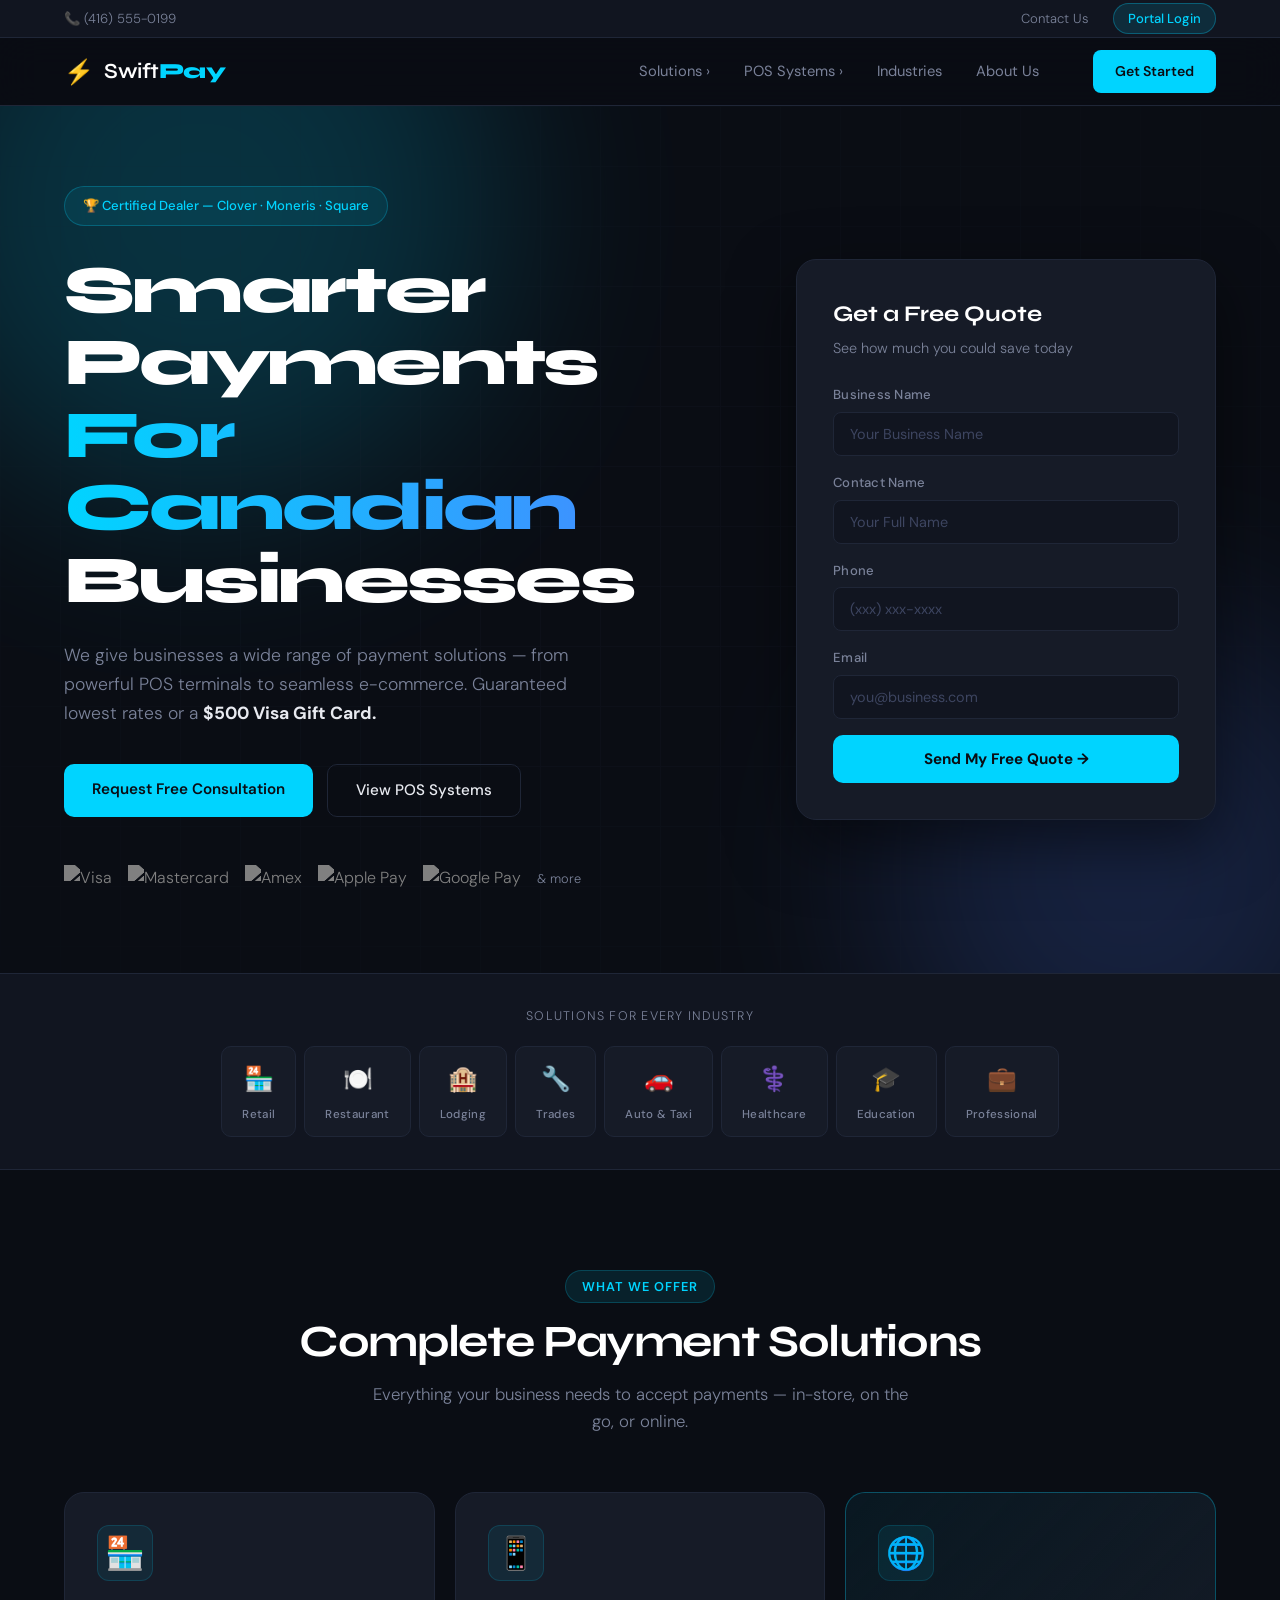
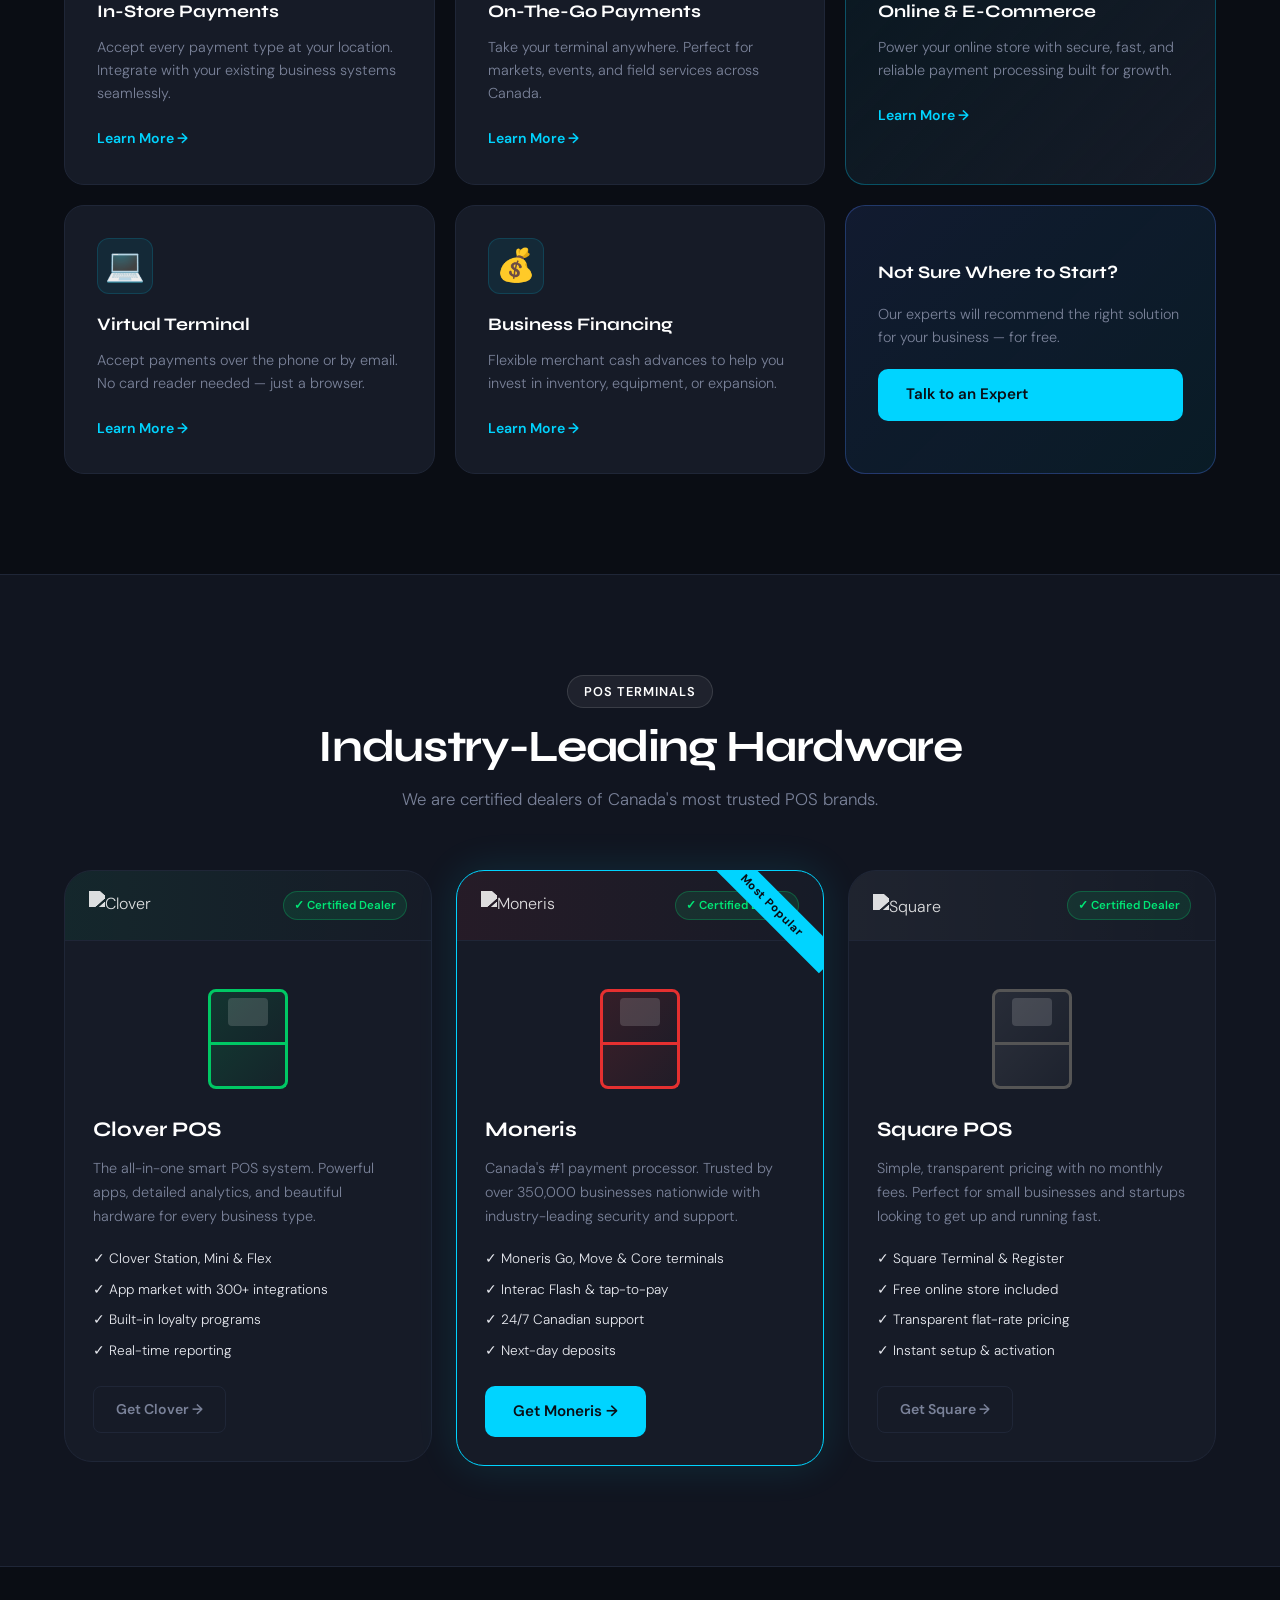
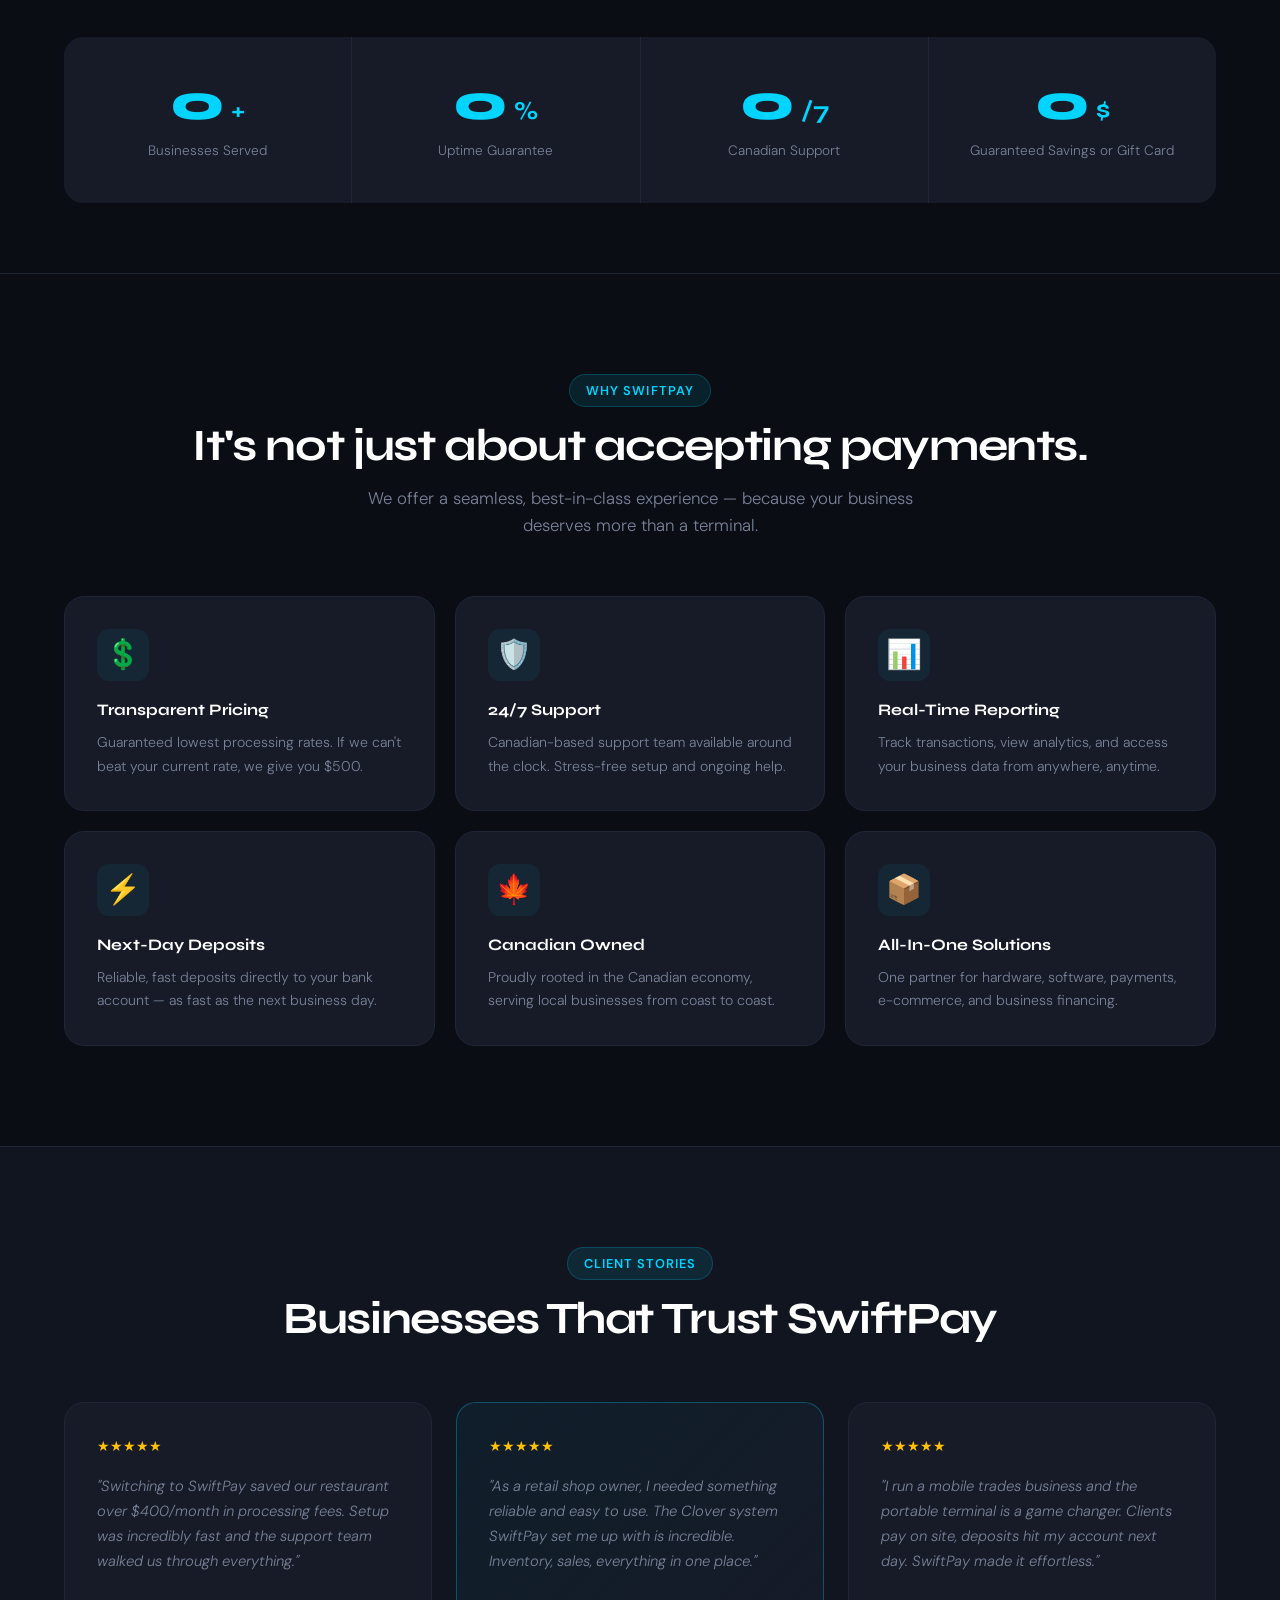
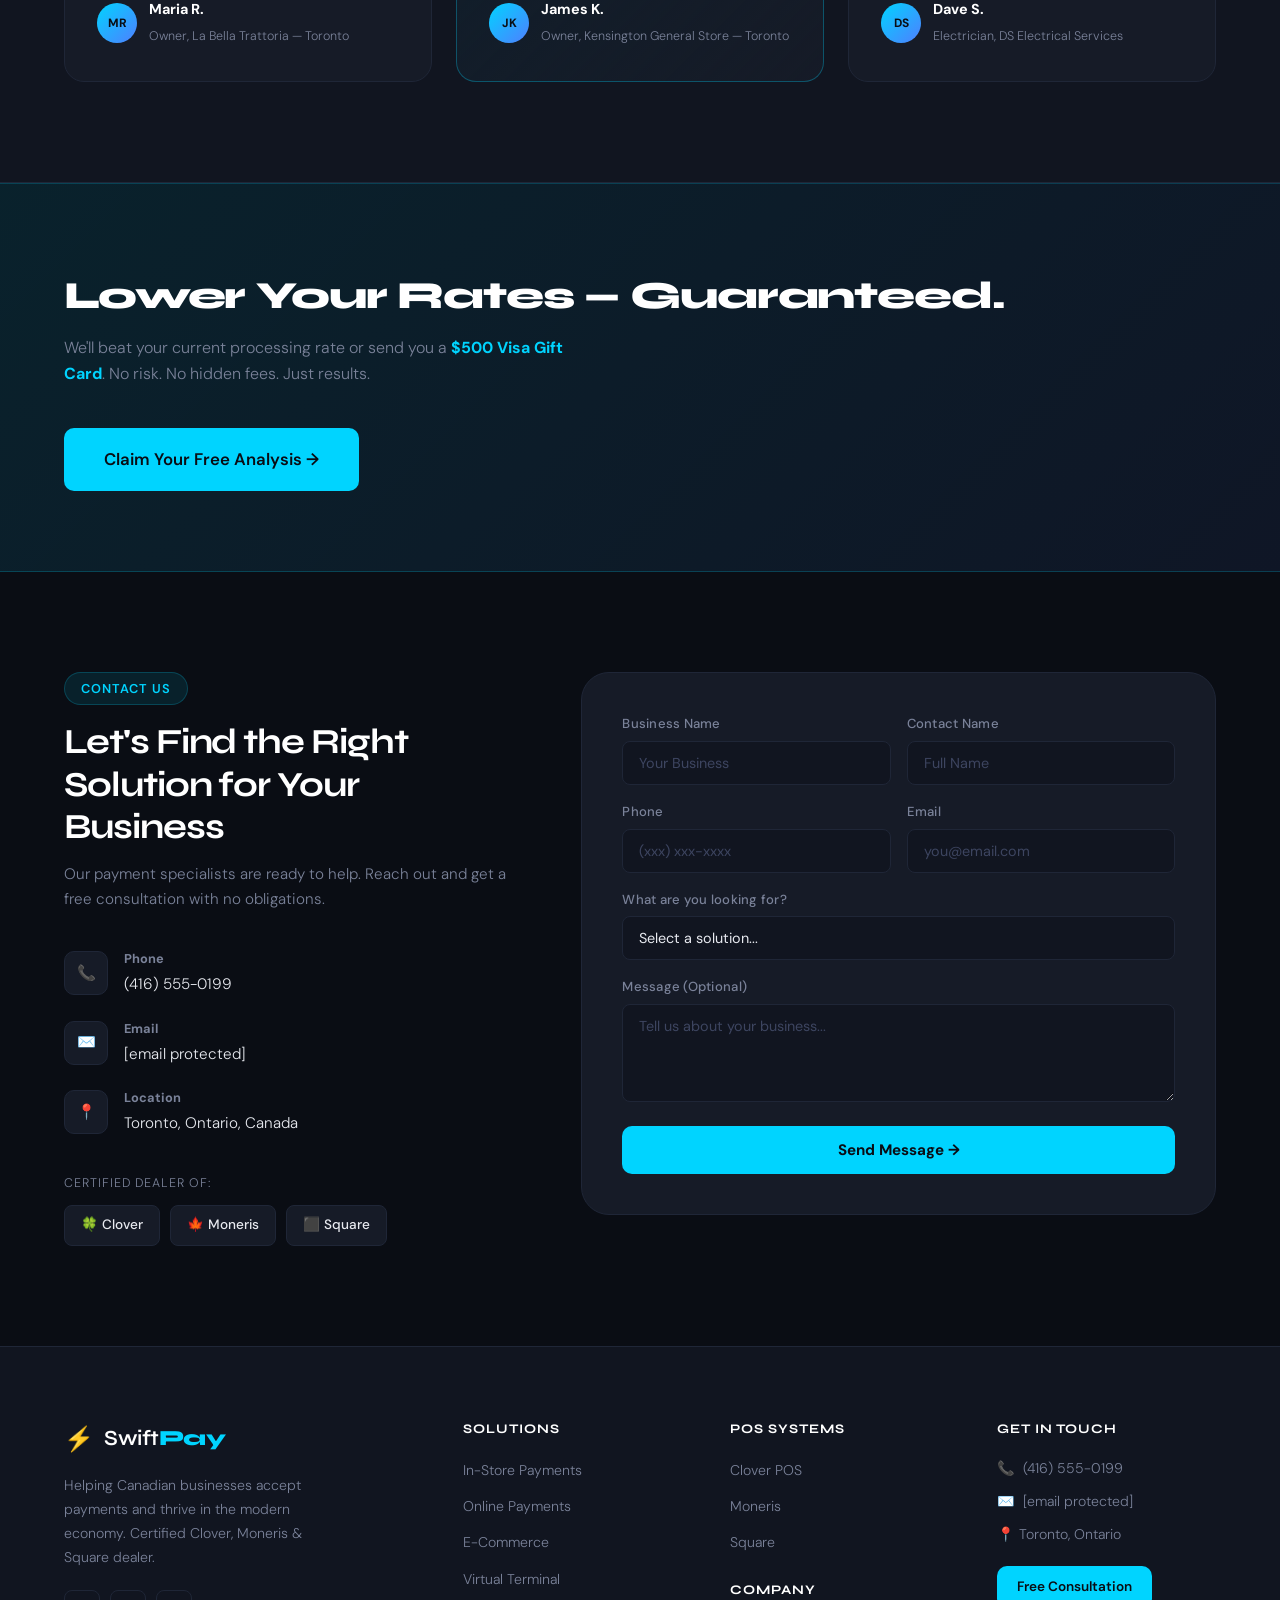
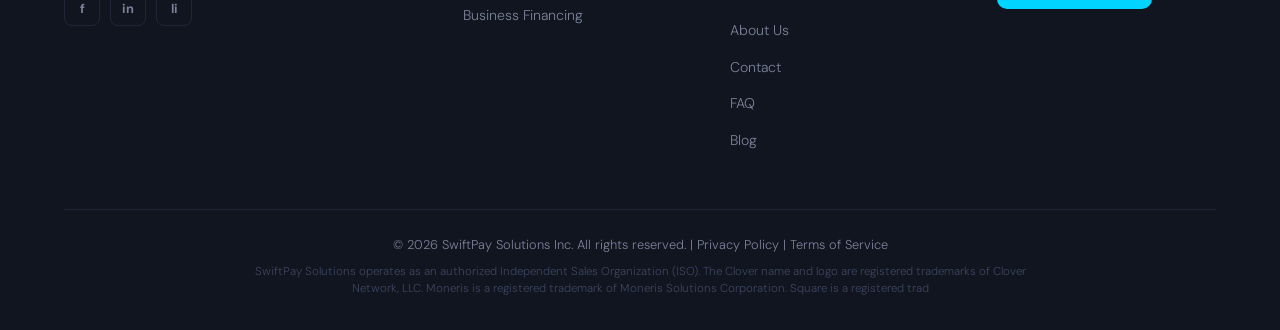
==== index.html @ a23ec3ba "Add files via upload" ====
<!DOCTYPE html>
<html lang="en">
<head>
  <meta charset="UTF-8" />
  <meta name="viewport" content="width=device-width, initial-scale=1.0" />
  <title>SwiftPay Solutions | Certified Clover · Moneris · Square Dealer</title>
  <link rel="preconnect" href="https://fonts.googleapis.com" />
  <link rel="preconnect" href="https://fonts.gstatic.com" crossorigin />
  <link href="https://fonts.googleapis.com/css2?family=Syne:wght@400;600;700;800&family=DM+Sans:ital,opsz,wght@0,9..40,300;0,9..40,400;0,9..40,500;1,9..40,300&display=swap" rel="stylesheet" />
  <link rel="stylesheet" href="style.css" />
</head>
<body>

  <!-- TOP BAR -->
  <div class="topbar">
    <div class="topbar-inner">
      <a href="tel:+14165550199">📞 (416) 555-0199</a>
      <div class="topbar-right">
        <a href="#contact">Contact Us</a>
        <a href="#login" class="topbar-login">Portal Login</a>
      </div>
    </div>
  </div>

  <!-- NAVBAR -->
  <nav class="navbar" id="navbar">
    <div class="nav-inner">
      <a href="#" class="logo">
        <span class="logo-icon">⚡</span>
        <span class="logo-text">Swift<strong>Pay</strong></span>
      </a>

      <button class="hamburger" id="hamburger" aria-label="Toggle menu">
        <span></span><span></span><span></span>
      </button>

      <ul class="nav-links" id="navLinks">
        <li class="has-dropdown">
          <a href="#">Solutions <span class="chevron">›</span></a>
          <div class="dropdown">
            <a href="#solutions"><span class="dd-icon">🏪</span> In-Store Payments</a>
            <a href="#solutions"><span class="dd-icon">🌐</span> Online Payments</a>
            <a href="#solutions"><span class="dd-icon">🛒</span> E-Commerce</a>
            <a href="#solutions"><span class="dd-icon">💻</span> Virtual Terminal</a>
            <a href="#solutions"><span class="dd-icon">💰</span> Business Financing</a>
          </div>
        </li>
        <li class="has-dropdown">
          <a href="#">POS Systems <span class="chevron">›</span></a>
          <div class="dropdown">
            <a href="clover.html"><span class="dd-icon">🍀</span> Clover POS</a>
            <a href="#pos"><span class="dd-icon">🍁</span> Moneris</a>
            <a href="#pos"><span class="dd-icon">⬛</span> Square</a>
          </div>
        </li>
        <li><a href="#industries">Industries</a></li>
        <li><a href="#about">About Us</a></li>
      </ul>

      <a href="#contact" class="nav-cta">Get Started</a>
    </div>
  </nav>

  <!-- MOBILE MENU -->
  <div class="mobile-menu" id="mobileMenu">
    <button class="mobile-close" id="mobileClose">✕</button>
    <ul>
      <li><a href="#solutions" onclick="closeMobile()">Solutions</a></li>
      <li><a href="#pos" onclick="closeMobile()">POS Systems</a></li>
      <li><a href="#industries" onclick="closeMobile()">Industries</a></li>
      <li><a href="#about" onclick="closeMobile()">About Us</a></li>
      <li><a href="#contact" class="mobile-cta" onclick="closeMobile()">Get Started</a></li>
    </ul>
  </div>
  <div class="mobile-overlay" id="mobileOverlay" onclick="closeMobile()"></div>

  <!-- HERO -->
  <section class="hero" id="home">
    <div class="hero-bg">
      <div class="hero-orb orb1"></div>
      <div class="hero-orb orb2"></div>
      <div class="hero-grid"></div>
    </div>
    <div class="hero-inner">
      <div class="hero-text">
        <div class="hero-badge">🏆 Certified Dealer — Clover · Moneris · Square</div>
        <h1 class="hero-headline">
          <span class="headline-line">Smarter Payments</span>
          <span class="headline-line accent">For Canadian</span>
          <span class="headline-line">Businesses</span>
        </h1>
        <p class="hero-sub">We give businesses a wide range of payment solutions — from powerful POS terminals to seamless e-commerce. Guaranteed lowest rates or a <strong>$500 Visa Gift Card.</strong></p>
        <div class="hero-actions">
          <a href="#contact" class="btn-primary">Request Free Consultation</a>
          <a href="#pos" class="btn-ghost">View POS Systems</a>
        </div>
        <div class="payment-logos">
          <img src="https://upload.wikimedia.org/wikipedia/commons/5/5e/Visa_Inc._logo.svg" alt="Visa" />
          <img src="https://upload.wikimedia.org/wikipedia/commons/2/2a/Mastercard-logo.svg" alt="Mastercard" />
          <img src="https://upload.wikimedia.org/wikipedia/commons/3/30/American_Express_logo.svg" alt="Amex" />
          <img src="https://upload.wikimedia.org/wikipedia/commons/b/b0/Apple_Pay_logo.svg" alt="Apple Pay" />
          <img src="https://upload.wikimedia.org/wikipedia/commons/f/f2/Google_Pay_Logo.svg" alt="Google Pay" />
          <span class="pay-label">& more</span>
        </div>
      </div>
      <div class="hero-form-wrap">
        <div class="hero-form-card">
          <h3>Get a Free Quote</h3>
          <p>See how much you could save today</p>
          <form class="hero-form" onsubmit="submitForm(event)">
            <div class="form-group">
              <label>Business Name</label>
              <input type="text" placeholder="Your Business Name" required />
            </div>
            <div class="form-group">
              <label>Contact Name</label>
              <input type="text" placeholder="Your Full Name" required />
            </div>
            <div class="form-group">
              <label>Phone</label>
              <input type="tel" placeholder="(xxx) xxx-xxxx" required />
            </div>
            <div class="form-group">
              <label>Email</label>
              <input type="email" placeholder="you@business.com" required />
            </div>
            <button type="submit" class="form-btn">
              <span class="btn-text">Send My Free Quote →</span>
              <span class="btn-loader" style="display:none">Sending…</span>
            </button>
          </form>
          <div class="form-success" id="formSuccess" style="display:none">
            <div class="success-icon">✓</div>
            <h4>Thanks! We'll be in touch shortly.</h4>
          </div>
        </div>
      </div>
    </div>
  </section>

  <!-- INDUSTRIES STRIP -->
  <section class="industries-strip" id="industries">
    <div class="container">
      <p class="strip-label">Solutions for every industry</p>
      <div class="industry-icons">
        <div class="ind-item"><span>🏪</span><small>Retail</small></div>
        <div class="ind-item"><span>🍽️</span><small>Restaurant</small></div>
        <div class="ind-item"><span>🏨</span><small>Lodging</small></div>
        <div class="ind-item"><span>🔧</span><small>Trades</small></div>
        <div class="ind-item"><span>🚗</span><small>Auto & Taxi</small></div>
        <div class="ind-item"><span>⚕️</span><small>Healthcare</small></div>
        <div class="ind-item"><span>🎓</span><small>Education</small></div>
        <div class="ind-item"><span>💼</span><small>Professional</small></div>
      </div>
    </div>
  </section>

  <!-- SOLUTIONS -->
  <section class="solutions" id="solutions">
    <div class="container">
      <div class="section-header">
        <span class="tag">What We Offer</span>
        <h2>Complete Payment Solutions</h2>
        <p>Everything your business needs to accept payments — in-store, on the go, or online.</p>
      </div>
      <div class="sol-grid">
        <div class="sol-card">
          <div class="sol-icon">🏪</div>
          <h3>In-Store Payments</h3>
          <p>Accept every payment type at your location. Integrate with your existing business systems seamlessly.</p>
          <a href="#contact" class="sol-link">Learn More →</a>
        </div>
        <div class="sol-card">
          <div class="sol-icon">📱</div>
          <h3>On-The-Go Payments</h3>
          <p>Take your terminal anywhere. Perfect for markets, events, and field services across Canada.</p>
          <a href="#contact" class="sol-link">Learn More →</a>
        </div>
        <div class="sol-card sol-card--featured">
          <div class="sol-icon">🌐</div>
          <h3>Online & E-Commerce</h3>
          <p>Power your online store with secure, fast, and reliable payment processing built for growth.</p>
          <a href="#contact" class="sol-link">Learn More →</a>
        </div>
        <div class="sol-card">
          <div class="sol-icon">💻</div>
          <h3>Virtual Terminal</h3>
          <p>Accept payments over the phone or by email. No card reader needed — just a browser.</p>
          <a href="#contact" class="sol-link">Learn More →</a>
        </div>
        <div class="sol-card">
          <div class="sol-icon">💰</div>
          <h3>Business Financing</h3>
          <p>Flexible merchant cash advances to help you invest in inventory, equipment, or expansion.</p>
          <a href="#contact" class="sol-link">Learn More →</a>
        </div>
        <div class="sol-card sol-card--cta">
          <h3>Not Sure Where to Start?</h3>
          <p>Our experts will recommend the right solution for your business — for free.</p>
          <a href="#contact" class="btn-primary">Talk to an Expert</a>
        </div>
      </div>
    </div>
  </section>

  <!-- POS TERMINALS -->
  <section class="pos-section" id="pos">
    <div class="container">
      <div class="section-header light">
        <span class="tag tag--dark">POS Terminals</span>
        <h2>Industry-Leading Hardware</h2>
        <p>We are certified dealers of Canada's most trusted POS brands.</p>
      </div>
      <div class="pos-grid">

        <div class="pos-card">
          <div class="pos-brand-bar clover-bar">
            <img src="https://upload.wikimedia.org/wikipedia/commons/thumb/9/97/Clover_network_logo.svg/640px-Clover_network_logo.svg.png" alt="Clover" class="pos-logo" />
            <span class="certified-badge">✓ Certified Dealer</span>
          </div>
          <div class="pos-body">
            <div class="pos-terminal-img clover-img">
              <div class="terminal-mockup green">
                <div class="tm-screen"></div>
                <div class="tm-base"></div>
              </div>
            </div>
            <h3>Clover POS</h3>
            <p>The all-in-one smart POS system. Powerful apps, detailed analytics, and beautiful hardware for every business type.</p>
            <ul class="pos-features">
              <li>✓ Clover Station, Mini & Flex</li>
              <li>✓ App market with 300+ integrations</li>
              <li>✓ Built-in loyalty programs</li>
              <li>✓ Real-time reporting</li>
            </ul>
            <a href="clover.html" class="btn-outline">Get Clover →</a>
          </div>
        </div>

        <div class="pos-card pos-card--featured">
          <div class="pos-brand-bar moneris-bar">
            <img src="https://upload.wikimedia.org/wikipedia/en/thumb/a/a3/Moneris_Solutions_logo.svg/640px-Moneris_Solutions_logo.svg.png" alt="Moneris" class="pos-logo" />
            <span class="certified-badge">✓ Certified Dealer</span>
          </div>
          <div class="pos-body">
            <div class="pos-terminal-img">
              <div class="terminal-mockup red">
                <div class="tm-screen"></div>
                <div class="tm-base"></div>
              </div>
            </div>
            <h3>Moneris</h3>
            <p>Canada's #1 payment processor. Trusted by over 350,000 businesses nationwide with industry-leading security and support.</p>
            <ul class="pos-features">
              <li>✓ Moneris Go, Move & Core terminals</li>
              <li>✓ Interac Flash & tap-to-pay</li>
              <li>✓ 24/7 Canadian support</li>
              <li>✓ Next-day deposits</li>
            </ul>
            <a href="#contact" class="btn-primary">Get Moneris →</a>
          </div>
          <div class="pos-ribbon">Most Popular</div>
        </div>

        <div class="pos-card">
          <div class="pos-brand-bar square-bar">
            <img src="https://upload.wikimedia.org/wikipedia/commons/thumb/3/30/Square%2C_Inc._-_Square_logo.svg/640px-Square%2C_Inc._-_Square_logo.svg.png" alt="Square" class="pos-logo square-logo" />
            <span class="certified-badge">✓ Certified Dealer</span>
          </div>
          <div class="pos-body">
            <div class="pos-terminal-img">
              <div class="terminal-mockup dark">
                <div class="tm-screen"></div>
                <div class="tm-base"></div>
              </div>
            </div>
            <h3>Square POS</h3>
            <p>Simple, transparent pricing with no monthly fees. Perfect for small businesses and startups looking to get up and running fast.</p>
            <ul class="pos-features">
              <li>✓ Square Terminal & Register</li>
              <li>✓ Free online store included</li>
              <li>✓ Transparent flat-rate pricing</li>
              <li>✓ Instant setup & activation</li>
            </ul>
            <a href="#contact" class="btn-outline">Get Square →</a>
          </div>
        </div>

      </div>
    </div>
  </section>

  <!-- STATS / TRUST -->
  <section class="stats-section">
    <div class="container">
      <div class="stats-grid">
        <div class="stat-item">
          <div class="stat-num" data-target="5000">0</div>
          <div class="stat-plus">+</div>
          <div class="stat-label">Businesses Served</div>
        </div>
        <div class="stat-item">
          <div class="stat-num" data-target="99">0</div>
          <div class="stat-plus">%</div>
          <div class="stat-label">Uptime Guarantee</div>
        </div>
        <div class="stat-item">
          <div class="stat-num" data-target="24">0</div>
          <div class="stat-plus">/7</div>
          <div class="stat-label">Canadian Support</div>
        </div>
        <div class="stat-item">
          <div class="stat-num" data-target="500">0</div>
          <div class="stat-plus">$</div>
          <div class="stat-label">Guaranteed Savings or Gift Card</div>
        </div>
      </div>
    </div>
  </section>

  <!-- WHY US -->
  <section class="why-section" id="about">
    <div class="container">
      <div class="section-header">
        <span class="tag">Why SwiftPay</span>
        <h2>It's not just about accepting payments.</h2>
        <p>We offer a seamless, best-in-class experience — because your business deserves more than a terminal.</p>
      </div>
      <div class="why-grid">
        <div class="why-card">
          <div class="why-icon">💲</div>
          <h4>Transparent Pricing</h4>
          <p>Guaranteed lowest processing rates. If we can't beat your current rate, we give you $500.</p>
        </div>
        <div class="why-card">
          <div class="why-icon">🛡️</div>
          <h4>24/7 Support</h4>
          <p>Canadian-based support team available around the clock. Stress-free setup and ongoing help.</p>
        </div>
        <div class="why-card">
          <div class="why-icon">📊</div>
          <h4>Real-Time Reporting</h4>
          <p>Track transactions, view analytics, and access your business data from anywhere, anytime.</p>
        </div>
        <div class="why-card">
          <div class="why-icon">⚡</div>
          <h4>Next-Day Deposits</h4>
          <p>Reliable, fast deposits directly to your bank account — as fast as the next business day.</p>
        </div>
        <div class="why-card">
          <div class="why-icon">🍁</div>
          <h4>Canadian Owned</h4>
          <p>Proudly rooted in the Canadian economy, serving local businesses from coast to coast.</p>
        </div>
        <div class="why-card">
          <div class="why-icon">📦</div>
          <h4>All-In-One Solutions</h4>
          <p>One partner for hardware, software, payments, e-commerce, and business financing.</p>
        </div>
      </div>
    </div>
  </section>

  <!-- TESTIMONIALS -->
  <section class="testimonials-section">
    <div class="container">
      <div class="section-header">
        <span class="tag">Client Stories</span>
        <h2>Businesses That Trust SwiftPay</h2>
      </div>
      <div class="testimonial-grid">
        <div class="testimonial-card">
          <div class="stars">★★★★★</div>
          <p>"Switching to SwiftPay saved our restaurant over $400/month in processing fees. Setup was incredibly fast and the support team walked us through everything."</p>
          <div class="testimonial-author">
            <div class="author-avatar">MR</div>
            <div>
              <strong>Maria R.</strong>
              <small>Owner, La Bella Trattoria — Toronto</small>
            </div>
          </div>
        </div>
        <div class="testimonial-card tc-featured">
          <div class="stars">★★★★★</div>
          <p>"As a retail shop owner, I needed something reliable and easy to use. The Clover system SwiftPay set me up with is incredible. Inventory, sales, everything in one place."</p>
          <div class="testimonial-author">
            <div class="author-avatar">JK</div>
            <div>
              <strong>James K.</strong>
              <small>Owner, Kensington General Store — Toronto</small>
            </div>
          </div>
        </div>
        <div class="testimonial-card">
          <div class="stars">★★★★★</div>
          <p>"I run a mobile trades business and the portable terminal is a game changer. Clients pay on site, deposits hit my account next day. SwiftPay made it effortless."</p>
          <div class="testimonial-author">
            <div class="author-avatar">DS</div>
            <div>
              <strong>Dave S.</strong>
              <small>Electrician, DS Electrical Services</small>
            </div>
          </div>
        </div>
      </div>
    </div>
  </section>

  <!-- GUARANTEE BANNER -->
  <section class="guarantee-banner">
    <div class="container">
      <div class="guarantee-inner">
        <div class="guarantee-text">
          <h2>Lower Your Rates — Guaranteed.</h2>
          <p>We'll beat your current processing rate or send you a <strong>$500 Visa Gift Card</strong>. No risk. No hidden fees. Just results.</p>
        </div>
        <a href="#contact" class="btn-primary btn-large">Claim Your Free Analysis →</a>
      </div>
    </div>
  </section>

  <!-- CONTACT -->
  <section class="contact-section" id="contact">
    <div class="container">
      <div class="contact-grid">
        <div class="contact-info">
          <span class="tag">Contact Us</span>
          <h2>Let's Find the Right Solution for Your Business</h2>
          <p>Our payment specialists are ready to help. Reach out and get a free consultation with no obligations.</p>
          <div class="contact-items">
            <div class="contact-item">
              <span class="ci-icon">📞</span>
              <div>
                <strong>Phone</strong>
                <a href="tel:+14165550199">(416) 555-0199</a>
              </div>
            </div>
            <div class="contact-item">
              <span class="ci-icon">✉️</span>
              <div>
                <strong>Email</strong>
                <a href="/cdn-cgi/l/email-protection#1078757c7c7f5063677976646071693e7371"><span class="__cf_email__" data-cfemail="0a626f6666654a797d636c7e7a6b7324696b">[email&#160;protected]</span></a>
              </div>
            </div>
            <div class="contact-item">
              <span class="ci-icon">📍</span>
              <div>
                <strong>Location</strong>
                <span>Toronto, Ontario, Canada</span>
              </div>
            </div>
          </div>
          <div class="certified-logos">
            <span>Certified Dealer of:</span>
            <div class="cert-brands">
              <div class="cert-chip">🍀 Clover</div>
              <div class="cert-chip">🍁 Moneris</div>
              <div class="cert-chip">⬛ Square</div>
            </div>
          </div>
        </div>
        <div class="contact-form-wrap">
          <form class="contact-form" onsubmit="submitContact(event)">
            <div class="form-row">
              <div class="form-group">
                <label>Business Name</label>
                <input type="text" placeholder="Your Business" required />
              </div>
              <div class="form-group">
                <label>Contact Name</label>
                <input type="text" placeholder="Full Name" required />
              </div>
            </div>
            <div class="form-row">
              <div class="form-group">
                <label>Phone</label>
                <input type="tel" placeholder="(xxx) xxx-xxxx" required />
              </div>
              <div class="form-group">
                <label>Email</label>
                <input type="email" placeholder="you@email.com" required />
              </div>
            </div>
            <div class="form-group">
              <label>What are you looking for?</label>
              <select>
                <option value="">Select a solution...</option>
                <option>In-Store POS System</option>
                <option>Online / E-Commerce Payments</option>
                <option>Virtual Terminal</option>
                <option>Business Financing</option>
                <option>Rate Comparison</option>
                <option>General Inquiry</option>
              </select>
            </div>
            <div class="form-group">
              <label>Message (Optional)</label>
              <textarea rows="4" placeholder="Tell us about your business..."></textarea>
            </div>
            <button type="submit" class="form-btn full-width">Send Message →</button>
          </form>
        </div>
      </div>
    </div>
  </section>

  <!-- FOOTER -->
  <footer class="footer">
    <div class="container">
      <div class="footer-grid">
        <div class="footer-brand">
          <a href="#" class="logo footer-logo">
            <span class="logo-icon">⚡</span>
            <span class="logo-text">Swift<strong>Pay</strong></span>
          </a>
          <p>Helping Canadian businesses accept payments and thrive in the modern economy. Certified Clover, Moneris & Square dealer.</p>
          <div class="footer-socials">
            <a href="#" aria-label="Facebook">f</a>
            <a href="#" aria-label="Instagram">in</a>
            <a href="#" aria-label="LinkedIn">li</a>
          </div>
        </div>
        <div class="footer-col">
          <h5>Solutions</h5>
          <ul>
            <li><a href="#solutions">In-Store Payments</a></li>
            <li><a href="#solutions">Online Payments</a></li>
            <li><a href="#solutions">E-Commerce</a></li>
            <li><a href="#solutions">Virtual Terminal</a></li>
            <li><a href="#solutions">Business Financing</a></li>
          </ul>
        </div>
        <div class="footer-col">
          <h5>POS Systems</h5>
          <ul>
            <li><a href="clover.html">Clover POS</a></li>
            <li><a href="#pos">Moneris</a></li>
            <li><a href="#pos">Square</a></li>
          </ul>
          <h5 style="margin-top:1.5rem">Company</h5>
          <ul>
            <li><a href="#about">About Us</a></li>
            <li><a href="#contact">Contact</a></li>
            <li><a href="#">FAQ</a></li>
            <li><a href="#">Blog</a></li>
          </ul>
        </div>
        <div class="footer-col">
          <h5>Get In Touch</h5>
          <ul class="footer-contact">
            <li>📞 <a href="tel:+14165550199">(416) 555-0199</a></li>
            <li>✉️ <a href="/cdn-cgi/l/email-protection#86eee3eaeae9c6f5f1efe0f2f6e7ffa8e5e7"><span class="__cf_email__" data-cfemail="5e363b3232311e2d2937382a2e3f27703d3f">[email&#160;protected]</span></a></li>
            <li>📍 Toronto, Ontario</li>
          </ul>
          <a href="#contact" class="btn-primary footer-cta">Free Consultation</a>
        </div>
      </div>
      <div class="footer-bottom">
        <p>© 2026 SwiftPay Solutions Inc. All rights reserved. | <a href="#">Privacy Policy</a> | <a href="#">Terms of Service</a></p>
        <p class="footer-disclaimer">SwiftPay Solutions operates as an authorized Independent Sales Organization (ISO). The Clover name and logo are registered trademarks of Clover Network, LLC. Moneris is a registered trademark of Moneris Solutions Corporation. Square is a registered trad
---- style.css ----
/* =============================================
   SWIFTPAY SOLUTIONS — style.css
   ============================================= */

/* --- Variables & Reset --- */
:root {
  --c-bg:       #0a0d14;
  --c-surface:  #111520;
  --c-card:     #161b27;
  --c-border:   #1f2637;
  --c-accent:   #00d4ff;
  --c-accent2:  #4f7fff;
  --c-green:    #00e676;
  --c-red:      #ff3b5c;
  --c-text:     #e8eaf0;
  --c-muted:    #7a8299;
  --c-white:    #ffffff;

  --radius:     12px;
  --radius-lg:  20px;
  --radius-xl:  28px;

  --font-head:  'Syne', sans-serif;
  --font-body:  'DM Sans', sans-serif;

  --shadow:     0 8px 32px rgba(0,0,0,0.4);
  --shadow-lg:  0 24px 64px rgba(0,0,0,0.5);

  --nav-h:      68px;
  --topbar-h:   38px;
}

*, *::before, *::after { box-sizing: border-box; margin: 0; padding: 0; }

html { scroll-behavior: smooth; font-size: 16px; }

body {
  background: var(--c-bg);
  color: var(--c-text);
  font-family: var(--font-body);
  font-weight: 300;
  line-height: 1.65;
  overflow-x: hidden;
}

img { max-width: 100%; display: block; }
a { color: inherit; text-decoration: none; }
ul { list-style: none; }
input, select, textarea, button { font-family: var(--font-body); }

.container {
  width: 100%;
  max-width: 1200px;
  margin: 0 auto;
  padding: 0 24px;
}

/* ===================== TOPBAR ===================== */
.topbar {
  background: var(--c-surface);
  border-bottom: 1px solid var(--c-border);
  height: var(--topbar-h);
  font-size: 0.82rem;
  position: relative;
  z-index: 200;
}
.topbar-inner {
  max-width: 1200px;
  margin: 0 auto;
  padding: 0 24px;
  height: 100%;
  display: flex;
  align-items: center;
  justify-content: space-between;
}
.topbar a {
  color: var(--c-muted);
  transition: color 0.2s;
}
.topbar a:hover { color: var(--c-accent); }
.topbar-right { display: flex; gap: 24px; align-items: center; }
.topbar-login {
  background: rgba(0,212,255,0.12);
  color: var(--c-accent) !important;
  padding: 4px 14px;
  border-radius: 20px;
  font-weight: 500;
  border: 1px solid rgba(0,212,255,0.3);
}

/* ===================== NAVBAR ===================== */
.navbar {
  position: sticky;
  top: 0;
  z-index: 150;
  height: var(--nav-h);
  background: rgba(10,13,20,0.92);
  backdrop-filter: blur(20px);
  border-bottom: 1px solid var(--c-border);
  transition: background 0.3s, box-shadow 0.3s;
}
.navbar.scrolled {
  background: rgba(10,13,20,0.98);
  box-shadow: 0 4px 24px rgba(0,0,0,0.5);
}
.nav-inner {
  max-width: 1200px;
  margin: 0 auto;
  padding: 0 24px;
  height: 100%;
  display: flex;
  align-items: center;
  gap: 40px;
}

/* Logo */
.logo {
  display: flex;
  align-items: center;
  gap: 10px;
  flex-shrink: 0;
}
.logo-icon { font-size: 1.5rem; }
.logo-text {
  font-family: var(--font-head);
  font-size: 1.35rem;
  font-weight: 600;
  color: var(--c-white);
  letter-spacing: -0.02em;
}
.logo-text strong {
  color: var(--c-accent);
  font-weight: 800;
}

/* Nav Links */
.nav-links {
  display: flex;
  align-items: center;
  gap: 6px;
  margin-left: auto;
}
.nav-links > li { position: relative; }
.nav-links > li > a {
  display: flex;
  align-items: center;
  gap: 4px;
  padding: 8px 14px;
  border-radius: 8px;
  font-size: 0.92rem;
  font-weight: 400;
  color: var(--c-muted);
  transition: color 0.2s, background 0.2s;
  white-space: nowrap;
}
.nav-links > li > a:hover,
.nav-links > li:hover > a {
  color: var(--c-white);
  background: rgba(255,255,255,0.06);
}
.chevron {
  font-style: normal;
  font-size: 0.9rem;
  transition: transform 0.2s;
}
.has-dropdown:hover .chevron { transform: rotate(90deg); }

/* Dropdown */
.dropdown {
  position: absolute;
  top: calc(100% + 8px);
  left: 0;
  background: var(--c-card);
  border: 1px solid var(--c-border);
  border-radius: var(--radius);
  padding: 8px;
  min-width: 220px;
  box-shadow: var(--shadow-lg);
  opacity: 0;
  pointer-events: none;
  transform: translateY(-6px);
  transition: opacity 0.2s, transform 0.2s;
}
.has-dropdown:hover .dropdown {
  opacity: 1;
  pointer-events: auto;
  transform: translateY(0);
}
.dropdown a {
  display: flex;
  align-items: center;
  gap: 10px;
  padding: 10px 14px;
  border-radius: 8px;
  font-size: 0.88rem;
  color: var(--c-muted);
  transition: background 0.15s, color 0.15s;
}
.dropdown a:hover {
  background: rgba(0,212,255,0.08);
  color: var(--c-accent);
}
.dd-icon { font-size: 1rem; }

.nav-cta {
  background: var(--c-accent);
  color: var(--c-bg) !important;
  padding: 10px 22px;
  border-radius: 8px;
  font-weight: 600;
  font-size: 0.88rem;
  transition: background 0.2s, transform 0.15s;
  flex-shrink: 0;
}
.nav-cta:hover {
  background: #29deff;
  transform: translateY(-1px);
}

/* Hamburger */
.hamburger {
  display: none;
  flex-direction: column;
  gap: 5px;
  background: none;
  border: none;
  cursor: pointer;
  padding: 8px;
  margin-left: auto;
}
.hamburger span {
  display: block;
  width: 24px;
  height: 2px;
  background: var(--c-text);
  border-radius: 2px;
  transition: transform 0.3s, opacity 0.3s;
}

/* Mobile Menu */
.mobile-menu {
  display: none;
  position: fixed;
  top: 0; right: 0;
  width: 280px; height: 100vh;
  background: var(--c-card);
  border-left: 1px solid var(--c-border);
  z-index: 300;
  padding: 80px 32px 32px;
  flex-direction: column;
  transform: translateX(100%);
  transition: transform 0.3s ease;
}
.mobile-menu.open { transform: translateX(0); }
.mobile-menu ul { display: flex; flex-direction: column; gap: 4px; }
.mobile-menu li a {
  display: block;
  padding: 12px 16px;
  border-radius: 8px;
  font-size: 1rem;
  color: var(--c-text);
  transition: background 0.15s;
}
.mobile-menu li a:hover { background: rgba(255,255,255,0.06); }
.mobile-cta {
  background: var(--c-accent);
  color: var(--c-bg) !important;
  text-align: center;
  font-weight: 600;
  margin-top: 12px;
}
.mobile-close {
  position: absolute;
  top: 20px; right: 20px;
  background: none;
  border: 1px solid var(--c-border);
  color: var(--c-muted);
  width: 36px; height: 36px;
  border-radius: 8px;
  cursor: pointer;
  font-size: 1rem;
}
.mobile-overlay {
  display: none;
  position: fixed;
  inset: 0;
  background: rgba(0,0,0,0.6);
  z-index: 250;
}
.mobile-overlay.open, .mobile-menu.open { display: flex; }

/* ===================== BUTTONS ===================== */
.btn-primary {
  display: inline-block;
  background: var(--c-accent);
  color: var(--c-bg);
  padding: 13px 28px;
  border-radius: 10px;
  font-weight: 600;
  font-size: 0.95rem;
  transition: background 0.2s, transform 0.15s, box-shadow 0.2s;
}
.btn-primary:hover {
  background: #29deff;
  transform: translateY(-2px);
  box-shadow: 0 8px 24px rgba(0,212,255,0.35);
}
.btn-ghost {
  display: inline-block;
  background: transparent;
  color: var(--c-text);
  padding: 13px 28px;
  border-radius: 10px;
  font-weight: 500;
  font-size: 0.95rem;
  border: 1px solid var(--c-border);
  transition: border-color 0.2s, color 0.2s;
}
.btn-ghost:hover { border-color: var(--c-accent); color: var(--c-accent); }

.btn-outline {
  display: inline-block;
  padding: 11px 22px;
  border-radius: 8px;
  font-weight: 600;
  font-size: 0.88rem;
  border: 1.5px solid var(--c-border);
  color: var(--c-muted);
  transition: border-color 0.2s, color 0.2s;
}
.btn-outline:hover { border-color: var(--c-accent); color: var(--c-accent); }
.btn-large { padding: 18px 40px; font-size: 1.05rem; }

/* ===================== SECTION HEADERS ===================== */
.section-header {
  text-align: center;
  margin-bottom: 56px;
}
.section-header h2 {
  font-family: var(--font-head);
  font-size: clamp(1.8rem, 3.5vw, 2.8rem);
  font-weight: 700;
  color: var(--c-white);
  margin: 12px 0;
  letter-spacing: -0.03em;
  line-height: 1.2;
}
.section-header p {
  font-size: 1.05rem;
  color: var(--c-muted);
  max-width: 560px;
  margin: 0 auto;
}
.tag {
  display: inline-block;
  background: rgba(0,212,255,0.1);
  color: var(--c-accent);
  padding: 5px 16px;
  border-radius: 20px;
  font-size: 0.8rem;
  font-weight: 600;
  letter-spacing: 0.08em;
  text-transform: uppercase;
  border: 1px solid rgba(0,212,255,0.2);
}
.tag--dark {
  background: rgba(255,255,255,0.06);
  color: var(--c-white);
  border-color: rgba(255,255,255,0.12);
}

/* ===================== HERO ===================== */
.hero {
  position: relative;
  min-height: calc(100vh - var(--nav-h) - var(--topbar-h));
  display: flex;
  align-items: center;
  overflow: hidden;
  padding: 80px 0;
}
.hero-bg {
  position: absolute;
  inset: 0;
  z-index: 0;
}
.hero-orb {
  position: absolute;
  border-radius: 50%;
  filter: blur(100px);
  opacity: 0.18;
}
.orb1 {
  width: 600px; height: 600px;
  background: var(--c-accent);
  top: -200px; left: -100px;
  animation: orb-drift 12s ease-in-out infinite alternate;
}
.orb2 {
  width: 500px; height: 500px;
  background: var(--c-accent2);
  bottom: -150px; right: -100px;
  animation: orb-drift 15s ease-in-out infinite alternate-reverse;
}
@keyframes orb-drift {
  from { transform: translate(0, 0) scale(1); }
  to   { transform: translate(40px, 30px) scale(1.1); }
}
.hero-grid {
  position: absolute;
  inset: 0;
  background-image:
    linear-gradient(var(--c-border) 1px, transparent 1px),
    linear-gradient(90deg, var(--c-border) 1px, transparent 1px);
  background-size: 60px 60px;
  opacity: 0.15;
  mask-image: radial-gradient(ellipse 80% 80% at 50% 50%, black 30%, transparent 100%);
}
.hero-inner {
  position: relative;
  z-index: 1;
  width: 100%;
  max-width: 1200px;
  margin: 0 auto;
  padding: 0 24px;
  display: grid;
  grid-template-columns: 1fr 420px;
  gap: 60px;
  align-items: center;
}

.hero-badge {
  display: inline-flex;
  align-items: center;
  gap: 8px;
  background: rgba(0,212,255,0.08);
  border: 1px solid rgba(0,212,255,0.25);
  padding: 8px 18px;
  border-radius: 30px;
  font-size: 0.82rem;
  font-weight: 500;
  color: var(--c-accent);
  margin-bottom: 28px;
  animation: fade-up 0.6s both;
}
.hero-headline {
  font-family: var(--font-head);
  font-weight: 800;
  font-size: clamp(2.5rem, 6vw, 4.2rem);
  line-height: 1.08;
  letter-spacing: -0.04em;
  color: var(--c-white);
  display: flex;
  flex-direction: column;
  margin-bottom: 24px;
}
.headline-line { display: block; animation: fade-up 0.6s both; }
.headline-line:nth-child(2) { animation-delay: 0.1s; }
.headline-line:nth-child(3) { animation-delay: 0.2s; }
.headline-line.accent {
  background: linear-gradient(90deg, var(--c-accent), var(--c-accent2));
  -webkit-background-clip: text;
  -webkit-text-fill-color: transparent;
  background-clip: text;
}
.hero-sub {
  font-size: 1.1rem;
  color: var(--c-muted);
  max-width: 520px;
  margin-bottom: 36px;
  animation: fade-up 0.6s 0.3s both;
}
.hero-sub strong { color: var(--c-text); }
.hero-actions {
  display: flex;
  gap: 14px;
  flex-wrap: wrap;
  margin-bottom: 48px;
  animation: fade-up 0.6s 0.4s both;
}
.payment-logos {
  display: flex;
  align-items: center;
  gap: 16px;
  flex-wrap: wrap;
  animation: fade-up 0.6s 0.5s both;
}
.payment-logos img {
  height: 28px;
  width: auto;
  filter: brightness(0) invert(0.5);
  transition: filter 0.2s;
}
.payment-logos img:hover { filter: brightness(0) invert(0.8); }
.pay-label { font-size: 0.8rem; color: var(--c-muted); }

/* Hero Form */
.hero-form-wrap { animation: fade-up 0.7s 0.3s both; }
.hero-form-card {
  background: var(--c-card);
  border: 1px solid var(--c-border);
  border-radius: var(--radius-lg);
  padding: 36px;
  box-shadow: var(--shadow-lg);
}
.hero-form-card h3 {
  font-family: var(--font-head);
  font-weight: 700;
  font-size: 1.4rem;
  color: var(--c-white);
  margin-bottom: 4px;
}
.hero-form-card p {
  color: var(--c-muted);
  font-size: 0.9rem;
  margin-bottom: 24px;
}

/* Forms shared */
.form-group { margin-bottom: 16px; }
.form-group label {
  display: block;
  font-size: 0.82rem;
  font-weight: 500;
  color: var(--c-muted);
  margin-bottom: 6px;
  letter-spacing: 0.02em;
}
.form-group input,
.form-group select,
.form-group textarea {
  width: 100%;
  background: var(--c-surface);
  border: 1px solid var(--c-border);
  border-radius: 8px;
  padding: 12px 16px;
  font-size: 0.9rem;
  color: var(--c-text);
  transition: border-color 0.2s, box-shadow 0.2s;
  outline: none;
  appearance: none;
}
.form-group input:focus,
.form-group select:focus,
.form-group textarea:focus {
  border-color: var(--c-accent);
  box-shadow: 0 0 0 3px rgba(0,212,255,0.12);
}
.form-group input::placeholder,
.form-group textarea::placeholder { color: #3d4560; }
.form-group select { cursor: pointer; }

.form-btn {
  width: 100%;
  background: var(--c-accent);
  color: var(--c-bg);
  border: none;
  border-radius: 10px;
  padding: 14px;
  font-weight: 700;
  font-size: 0.95rem;
  cursor: pointer;
  transition: background 0.2s, transform 0.15s;
}
.form-btn:hover { background: #29deff; transform: translateY(-1px); }
.form-btn.full-width { width: 100%; }

.form-success {
  text-align: center;
  padding: 40px 20px;
}
.success-icon {
  width: 56px; height: 56px;
  background: var(--c-green);
  color: var(--c-bg);
  border-radius: 50%;
  display: flex;
  align-items: center;
  justify-content: center;
  font-size: 1.5rem;
  font-weight: 700;
  margin: 0 auto 16px;
}
.form-success h4 { color: var(--c-white); font-family: var(--font-head); }

/* ===================== INDUSTRIES STRIP ===================== */
.industries-strip {
  background: var(--c-surface);
  border-top: 1px solid var(--c-border);
  border-bottom: 1px solid var(--c-border);
  padding: 32px 0;
}
.strip-label {
  text-align: center;
  font-size: 0.78rem;
  text-transform: uppercase;
  letter-spacing: 0.1em;
  color: var(--c-muted);
  margin-bottom: 20px;
}
.industry-icons {
  display: flex;
  justify-content: center;
  gap: 8px;
  flex-wrap: wrap;
}
.ind-item {
  display: flex;
  flex-direction: column;
  align-items: center;
  gap: 6px;
  padding: 12px 20px;
  border-radius: 10px;
  border: 1px solid var(--c-border);
  background: var(--c-card);
  transition: border-color 0.2s, transform 0.2s;
  cursor: default;
}
.ind-item:hover {
  border-color: var(--c-accent);
  transform: translateY(-2px);
}
.ind-item span { font-size: 1.5rem; }
.ind-item small {
  font-size: 0.72rem;
  color: var(--c-muted);
  font-weight: 500;
  letter-spacing: 0.03em;
}

/* ===================== SOLUTIONS ===================== */
.solutions {
  padding: 100px 0;
}
.sol-grid {
  display: grid;
  grid-template-columns: repeat(3, 1fr);
  gap: 20px;
}
.sol-card {
  background: var(--c-card);
  border: 1px solid var(--c-border);
  border-radius: var(--radius-lg);
  padding: 32px;
  transition: border-color 0.2s, transform 0.2s;
  position: relative;
}
.sol-card:hover {
  border-color: rgba(0,212,255,0.3);
  transform: translateY(-4px);
}
.sol-icon {
  font-size: 2rem;
  margin-bottom: 16px;
  width: 56px; height: 56px;
  background: rgba(0,212,255,0.08);
  border: 1px solid rgba(0,212,255,0.15);
  border-radius: 12px;
  display: flex;
  align-items: center;
  justify-content: center;
}
.sol-card h3 {
  font-family: var(--font-head);
  font-weight: 700;
  font-size: 1.1rem;
  color: var(--c-white);
  margin-bottom: 10px;
}
.sol-card p {
  font-size: 0.9rem;
  color: var(--c-muted);
  margin-bottom: 20px;
  line-height: 1.6;
}
.sol-link {
  font-size: 0.88rem;
  font-weight: 600;
  color: var(--c-accent);
  transition: gap 0.2s;
}
.sol-link:hover { opacity: 0.8; }
.sol-card--featured {
  border-color: rgba(0,212,255,0.3);
  background: linear-gradient(135deg, rgba(0,212,255,0.06), var(--c-card));
}
.sol-card--cta {
  background: linear-gradient(135deg, rgba(79,127,255,0.12), rgba(0,212,255,0.08));
  border-color: rgba(79,127,255,0.3);
  display: flex;
  flex-direction: column;
  justify-content: center;
  gap: 12px;
}
.sol-card--cta h3 { color: var(--c-white); margin-bottom: 4px; }
.sol-card--cta p { color: var(--c-muted); margin-bottom: 8px; }

/* ===================== POS SECTION ===================== */
.pos-section {
  background: var(--c-surface);
  padding: 100px 0;
  border-top: 1px solid var(--c-border);
  border-bottom: 1px solid var(--c-border);
}
.pos-grid {
  display: grid;
  grid-template-columns: repeat(3, 1fr);
  gap: 24px;
  align-items: start;
}
.pos-card {
  background: var(--c-card);
  border: 1px solid var(--c-border);
  border-radius: var(--radius-xl);
  overflow: hidden;
  transition: transform 0.2s, box-shadow 0.2s;
  position: relative;
}
.pos-card:hover {
  transform: translateY(-6px);
  box-shadow: var(--shadow-lg);
}
.pos-card--featured {
  border-color: var(--c-accent);
  box-shadow: 0 0 40px rgba(0,212,255,0.12);
}
.pos-ribbon {
  position: absolute;
  top: 20px; right: -30px;
  background: var(--c-accent);
  color: var(--c-bg);
  font-size: 0.72rem;
  font-weight: 700;
  padding: 5px 40px;
  transform: rotate(45deg);
  letter-spacing: 0.06em;
}

.pos-brand-bar {
  display: flex;
  align-items: center;
  justify-content: space-between;
  padding: 20px 24px;
  border-bottom: 1px solid var(--c-border);
}
.clover-bar  { background: linear-gradient(90deg, rgba(0,180,100,0.08), transparent); }
.moneris-bar { background: linear-gradient(90deg, rgba(220,30,40,0.08), transparent); }
.square-bar  { background: linear-gradient(90deg, rgba(255,255,255,0.04), transparent); }

.pos-logo {
  height: 28px;
  width: auto;
  filter: brightness(0) invert(1);
  opacity: 0.85;
}
.square-logo { height: 22px; }

.certified-badge {
  font-size: 0.72rem;
  font-weight: 600;
  color: var(--c-green);
  background: rgba(0,230,118,0.1);
  border: 1px solid rgba(0,230,118,0.25);
  padding: 4px 10px;
  border-radius: 20px;
}

.pos-body { padding: 28px; }

/* Terminal mockup illustration */
.pos-terminal-img {
  display: flex;
  justify-content: center;
  margin-bottom: 24px;
  min-height: 120px;
  align-items: flex-end;
}
.terminal-mockup {
  position: relative;
  width: 80px;
}
.tm-screen {
  width: 80px;
  height: 56px;
  border-radius: 8px 8px 0 0;
  border: 3px solid;
  margin-bottom: 0;
}
.tm-base {
  width: 80px;
  height: 44px;
  border-radius: 0 0 8px 8px;
  border: 3px solid;
  border-top: none;
}
.terminal-mockup.green .tm-screen,
.terminal-mockup.green .tm-base {
  border-color: #00c864;
  background: linear-gradient(135deg, rgba(0,200,100,0.15), rgba(0,200,100,0.05));
}
.terminal-mockup.red .tm-screen,
.terminal-mockup.red .tm-base {
  border-color: #e53030;
  background: linear-gradient(135deg, rgba(229,48,48,0.15), rgba(229,48,48,0.05));
}
.terminal-mockup.dark .tm-screen,
.terminal-mockup.dark .tm-base {
  border-color: #555;
  background: linear-gradient(135deg, rgba(255,255,255,0.08), rgba(255,255,255,0.03));
}
.tm-screen::after {
  content: '';
  display: block;
  width: 40px; height: 28px;
  border-radius: 4px;
  margin: 6px auto;
  background: rgba(255,255,255,0.15);
}

.pos-body h3 {
  font-family: var(--font-head);
  font-weight: 700;
  font-size: 1.3rem;
  color: var(--c-white);
  margin-bottom: 10px;
}
.pos-body p {
  font-size: 0.9rem;
  color: var(--c-muted);
  margin-bottom: 20px;
  line-height: 1.65;
}
.pos-features {
  margin-bottom: 24px;
  display: flex;
  flex-direction: column;
  gap: 8px;
}
.pos-features li {
  font-size: 0.85rem;
  color: var(--c-text);
  display: flex;
  align-items: center;
  gap: 6px;
}

/* ===================== STATS ===================== */
.stats-section {
  padding: 70px 0;
  background: var(--c-bg);
  border-bottom: 1px solid var(--c-border);
}
.stats-grid {
  display: grid;
  grid-template-columns: repeat(4, 1fr);
  gap: 1px;
  background: var(--c-border);
  border-radius: var(--radius-lg);
  overflow: hidden;
}
.stat-item {
  background: var(--c-card);
  padding: 40px 24px;
  text-align: center;
}
.stat-num {
  font-family: var(--font-head);
  font-size: clamp(2.2rem, 4vw, 3.2rem);
  font-weight: 800;
  color: var(--c-accent);
  line-height: 1;
  display: inline;
}
.stat-plus {
  font-family: var(--font-head);
  font-size: 1.6rem;
  font-weight: 700;
  color: var(--c-accent);
  display: inline;
  margin-left: 2px;
}
.stat-label {
  margin-top: 8px;
  font-size: 0.85rem;
  color: var(--c-muted);
}

/* ===================== WHY US ===================== */
.why-section { padding: 100px 0; }
.why-grid {
  display: grid;
  grid-template-columns: repeat(3, 1fr);
  gap: 20px;
}
.why-card {
  background: var(--c-card);
  border: 1px solid var(--c-border);
  border-radius: var(--radius-lg);
  padding: 32px;
  transition: border-color 0.2s, transform 0.2s;
}
.why-card:hover {
  border-color: rgba(0,212,255,0.25);
  transform: translateY(-3px);
}
.why-icon {
  font-size: 1.8rem;
  margin-bottom: 16px;
  width: 52px; height: 52px;
  background: rgba(0,212,255,0.06);
  border-radius: 12px;
  display: flex;
  align-items: center;
  justify-content: center;
}
.why-card h4 {
  font-family: var(--font-head);
  font-weight: 700;
  color: var(--c-white);
  font-size: 1rem;
  margin-bottom: 8px;
}
.why-card p { font-size: 0.88rem; color: var(--c-muted); line-height: 1.65; }

/* ===================== TESTIMONIALS ===================== */
.testimonials-section {
  background: var(--c-surface);
  border-top: 1px solid var(--c-border);
  border-bottom: 1px solid var(--c-border);
  padding: 100px 0;
}
.testimonial-grid {
  display: grid;
  grid-template-columns: repeat(3, 1fr);
  gap: 24px;
}
.testimonial-card {
  background: var(--c-card);
  border: 1px solid var(--c-border);
  border-radius: var(--radius-lg);
  padding: 32px;
  transition: transform 0.2s;
}
.testimonial-card:hover { transform: translateY(-3px); }
.tc-featured {
  border-color: rgba(0,212,255,0.3);
  background: linear-gradient(135deg, rgba(0,212,255,0.05), var(--c-card));
}
.stars { color: #ffc107; font-size: 0.9rem; margin-bottom: 16px; }
.testimonial-card > p {
  font-size: 0.92rem;
  color: var(--c-muted);
  line-height: 1.7;
  margin-bottom: 24px;
  font-style: italic;
}
.testimonial-author {
  display: flex;
  align-items: center;
  gap: 12px;
}
.author-avatar {
  width: 40px; height: 40px;
  background: linear-gradient(135deg, var(--c-accent), var(--c-accent2));
  border-radius: 50%;
  display: flex;
  align-items: center;
  justify-content: center;
  font-size: 0.75rem;
  font-weight: 700;
  color: var(--c-bg);
  flex-shrink: 0;
}
.testimonial-author strong { display: block; font-size: 0.9rem; color: var(--c-white); }
.testimonial-author small { font-size: 0.78rem; color: var(--c-muted); }

/* ===================== GUARANTEE ===================== */
.guarantee-banner {
  padding: 80px 0;
  background: linear-gradient(135deg, rgba(0,212,255,0.1) 0%, rgba(79,127,255,0.08) 100%);
  border-top: 1px solid rgba(0,212,255,0.2);
  border-bottom: 1px solid rgba(0,212,255,0.2);
}
.guarantee-inner {
  display: flex;
  align-items: center;
  justify-content: space-between;
  gap: 40px;
  flex-wrap: wrap;
}
.guarantee-text h2 {
  font-family: var(--font-head);
  font-weight: 800;
  font-size: clamp(1.6rem, 3vw, 2.4rem);
  color: var(--c-white);
  letter-spacing: -0.03em;
  margin-bottom: 8px;
}
.guarantee-text p { font-size: 1rem; color: var(--c-muted); max-width: 540px; }
.guarantee-text strong { color: var(--c-accent); }

/* ===================== CONTACT ===================== */
.contact-section { padding: 100px 0; }
.contact-grid {
  display: grid;
  grid-template-columns: 1fr 1.4fr;
  gap: 64px;
  align-items: start;
}
.contact-info .tag { margin-bottom: 16px; }
.contact-info h2 {
  font-family: var(--font-head);
  font-weight: 700;
  font-size: clamp(1.6rem, 3vw, 2.2rem);
  color: var(--c-white);
  letter-spacing: -0.03em;
  margin-bottom: 14px;
  line-height: 1.2;
}
.contact-info > p { color: var(--c-muted); font-size: 0.95rem; margin-bottom: 36px; }
.contact-items { display: flex; flex-direction: column; gap: 20px; margin-bottom: 36px; }
.contact-item {
  display: flex;
  align-items: center;
  gap: 16px;
}
.ci-icon {
  font-size: 1.3rem;
  width: 44px; height: 44px;
  background: var(--c-card);
  border: 1px solid var(--c-border);
  border-radius: 10px;
  display: flex;
  align-items: center;
  justify-content: center;
  flex-shrink: 0;
}
.contact-item strong { display: block; font-size: 0.8rem; color: var(--c-muted); margin-bottom: 2px; }
.contact-item a, .contact-item span { font-size: 0.95rem; color: var(--c-text); }
.contact-item a:hover { color: var(--c-accent); }

.certified-logos span {
  display: block;
  font-size: 0.78rem;
  color: var(--c-muted);
  text-transform: uppercase;
  letter-spacing: 0.08em;
  margin-bottom: 12px;
}
.cert-brands { display: flex; gap: 10px; flex-wrap: wrap; }
.cert-chip {
  display: flex;
  align-items: center;
  gap: 6px;
  padding: 8px 16px;
  background: var(--c-card);
  border: 1px solid var(--c-border);
  border-radius: 8px;
  font-size: 0.85rem;
  font-weight: 500;
  color: var(--c-text);
}

.contact-form-wrap {
  background: var(--c-card);
  border: 1px solid var(--c-border);
  border-radius: var(--radius-xl);
  padding: 40px;
}
.form-row {
  display: grid;
  grid-template-columns: 1fr 1fr;
  gap: 16px;
}

/* ===================== FOOTER ===================== */
.footer {
  background: var(--c-surface);
  border-top: 1px solid var(--c-border);
  padding: 72px 0 0;
}
.footer-grid {
  display: grid;
  grid-template-columns: 1.6fr 1fr 1fr 1fr;
  gap: 48px;
  padding-bottom: 56px;
  border-bottom: 1px solid var(--c-border);
}
.footer-logo { margin-bottom: 16px; }
.footer-brand p {
  font-size: 0.88rem;
  color: var(--c-muted);
  line-height: 1.7;
  max-width: 280px;
  margin-bottom: 20px;
}
.footer-socials { display: flex; gap: 10px; }
.footer-socials a {
  width: 36px; height: 36px;
  border: 1px solid var(--c-border);
  border-radius: 8px;
  display: flex;
  align-items: center;
  justify-content: center;
  font-size: 0.8rem;
  font-weight: 700;
  color: var(--c-muted);
  transition: border-color 0.2s, color 0.2s;
}
.footer-socials a:hover { border-color: var(--c-accent); color: var(--c-accent); }

.footer-col h5 {
  font-family: var(--font-head);
  font-weight: 700;
  font-size: 0.82rem;
  text-transform: uppercase;
  letter-spacing: 0.08em;
  color: var(--c-white);
  margin-bottom: 16px;
}
.footer-col ul { display: flex; flex-direction: column; gap: 10px; }
.footer-col li a {
  font-size: 0.88rem;
  color: var(--c-muted);
  transition: color 0.2s;
}
.footer-col li a:hover { color: var(--c-accent); }
.footer-contact li {
  display: flex;
  align-items: center;
  gap: 8px;
  font-size: 0.88rem;
  color: var(--c-muted);
}
.footer-contact a:hover { color: var(--c-accent); }
.footer-cta { margin-top: 20px; font-size: 0.85rem; padding: 10px 20px; }

.footer-bottom {
  padding: 24px 0;
  text-align: center;
}
.footer-bottom p {
  font-size: 0.8rem;
  color: var(--c-muted);
  margin-bottom: 8px;
}
.footer-bottom a { color: var(--c-muted); }
.footer-bottom a:hover { color: var(--c-accent); }
.footer-disclaimer {
  font-size: 0.72rem !important;
  color: #3d4560 !important;
  max-width: 800px;
  margin: 0 auto;
  line-height: 1.5;
}

/* ===================== FLOATING CTA ===================== */
.floating-cta {
  position: fixed;
  bottom: 28px;
  right: 28px;
  background: var(--c-accent);
  color: var(--c-bg);
  padding: 14px 22px;
  border-radius: 50px;
  font-weight: 700;
  font-size: 0.88rem;
  box-shadow: 0 8px 32px rgba(0,212,255,0.4);
  z-index: 100;
  transition: transform 0.2s, box-shadow 0.2s, opacity 0.4s;
  opacity: 0;
  pointer-events: none;
}
.floating-cta.visible {
  opacity: 1;
  pointer-events: auto;
}
.floating-cta:hover {
  transform: translateY(-3px);
  box-shadow: 0 12px 40px rgba(0,212,255,0.5);
}

/* ===================== ANIMATIONS ===================== */
@keyframes fade-up {
  from { opacity: 0; transform: translateY(24px); }
  to   { opacity: 1; transform: translateY(0); }
}
.reveal {
  opacity: 0;
  transform: translateY(24px);
  transition: opacity 0.6s ease, transform 0.6s ease;
}
.reveal.visible {
  opacity: 1;
  transform: translateY(0);
}

/* ===================== RESPONSIVE ===================== */
@media (max-width: 1024px) {
  .hero-inner { grid-template-columns: 1fr; max-width: 700px; }
  .hero-form-wrap { display: none; }
  .sol-grid { grid-template-columns: repeat(2, 1fr); }
  .pos-grid { grid-template-columns: 1fr; max-width: 440px; margin: 0 auto; }
  .stats-grid { grid-template-columns: repeat(2, 1fr); }
  .why-grid { grid-template-columns: repeat(2, 1fr); }
  .testimonial-grid { grid-template-columns: 1fr; max-width: 560px; margin: 0 auto; }
  .contact-grid { grid-template-columns: 1fr; }
  .footer-grid { grid-template-columns: 1fr 1fr; }
}

@media (max-width: 768px) {
  .nav-links, .nav-cta { display: none; }
  .hamburger { display: flex; }
  .sol-grid { grid-template-columns: 1fr; }
  .stats-grid { grid-template-columns: 1fr 1fr; }
  .why-grid { grid-template-columns: 1fr; }
  .guarantee-inner { flex-direction: column; text-align: center; }
  .form-row { grid-template-columns: 1fr; }
  .contact-form-wrap { padding: 24px; }
  .footer-grid { grid-template-columns: 1fr; gap: 32px; }
  .topbar-right { gap: 12px; }
  .topbar .topbar-login { display: none; }
}

@media (max-width: 480px) {
  .hero-headline { font-size: 2.2rem; }
  .hero-actions { flex-direction: column; }
  .hero-actions a { text-align: center; }
  .stats-grid { grid-template-columns: 1fr; background: none; gap: 16px; border-radius: 0; }
  .stat-item { border-radius: var(--radius); }
}
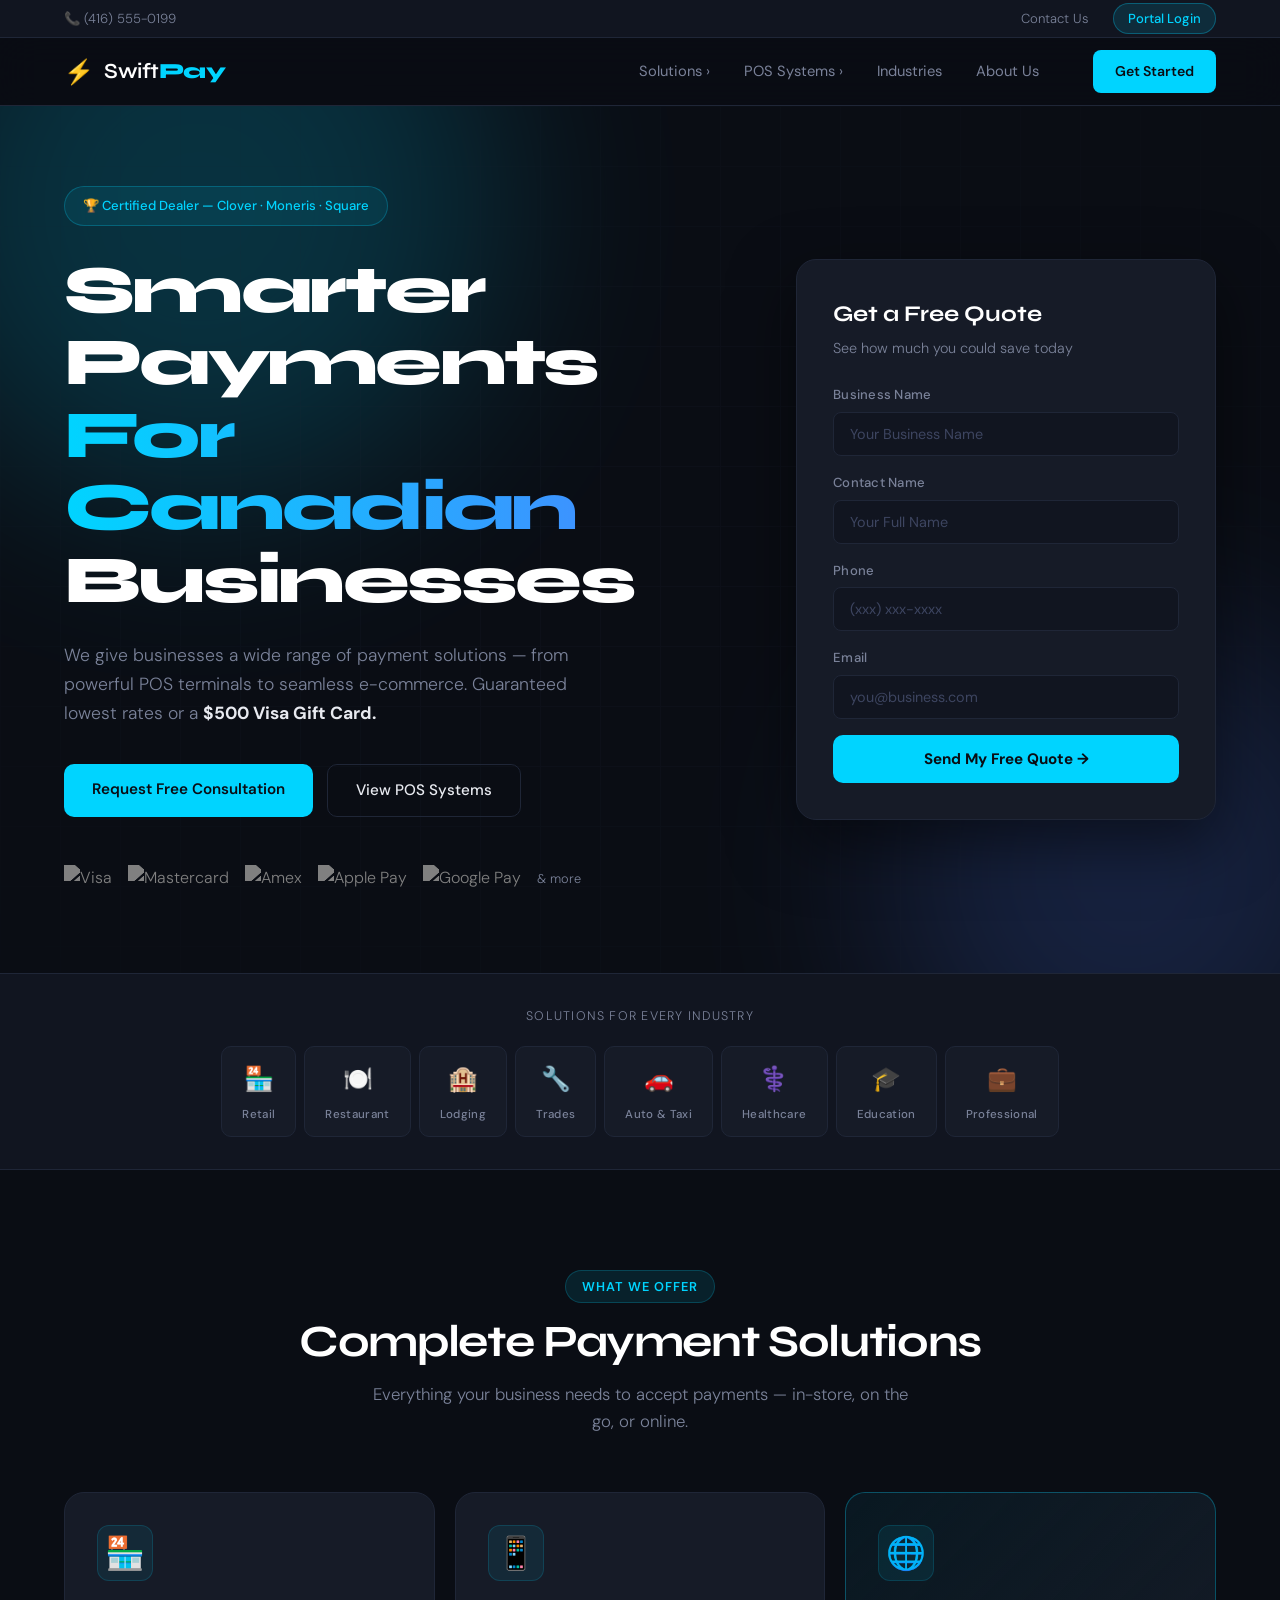
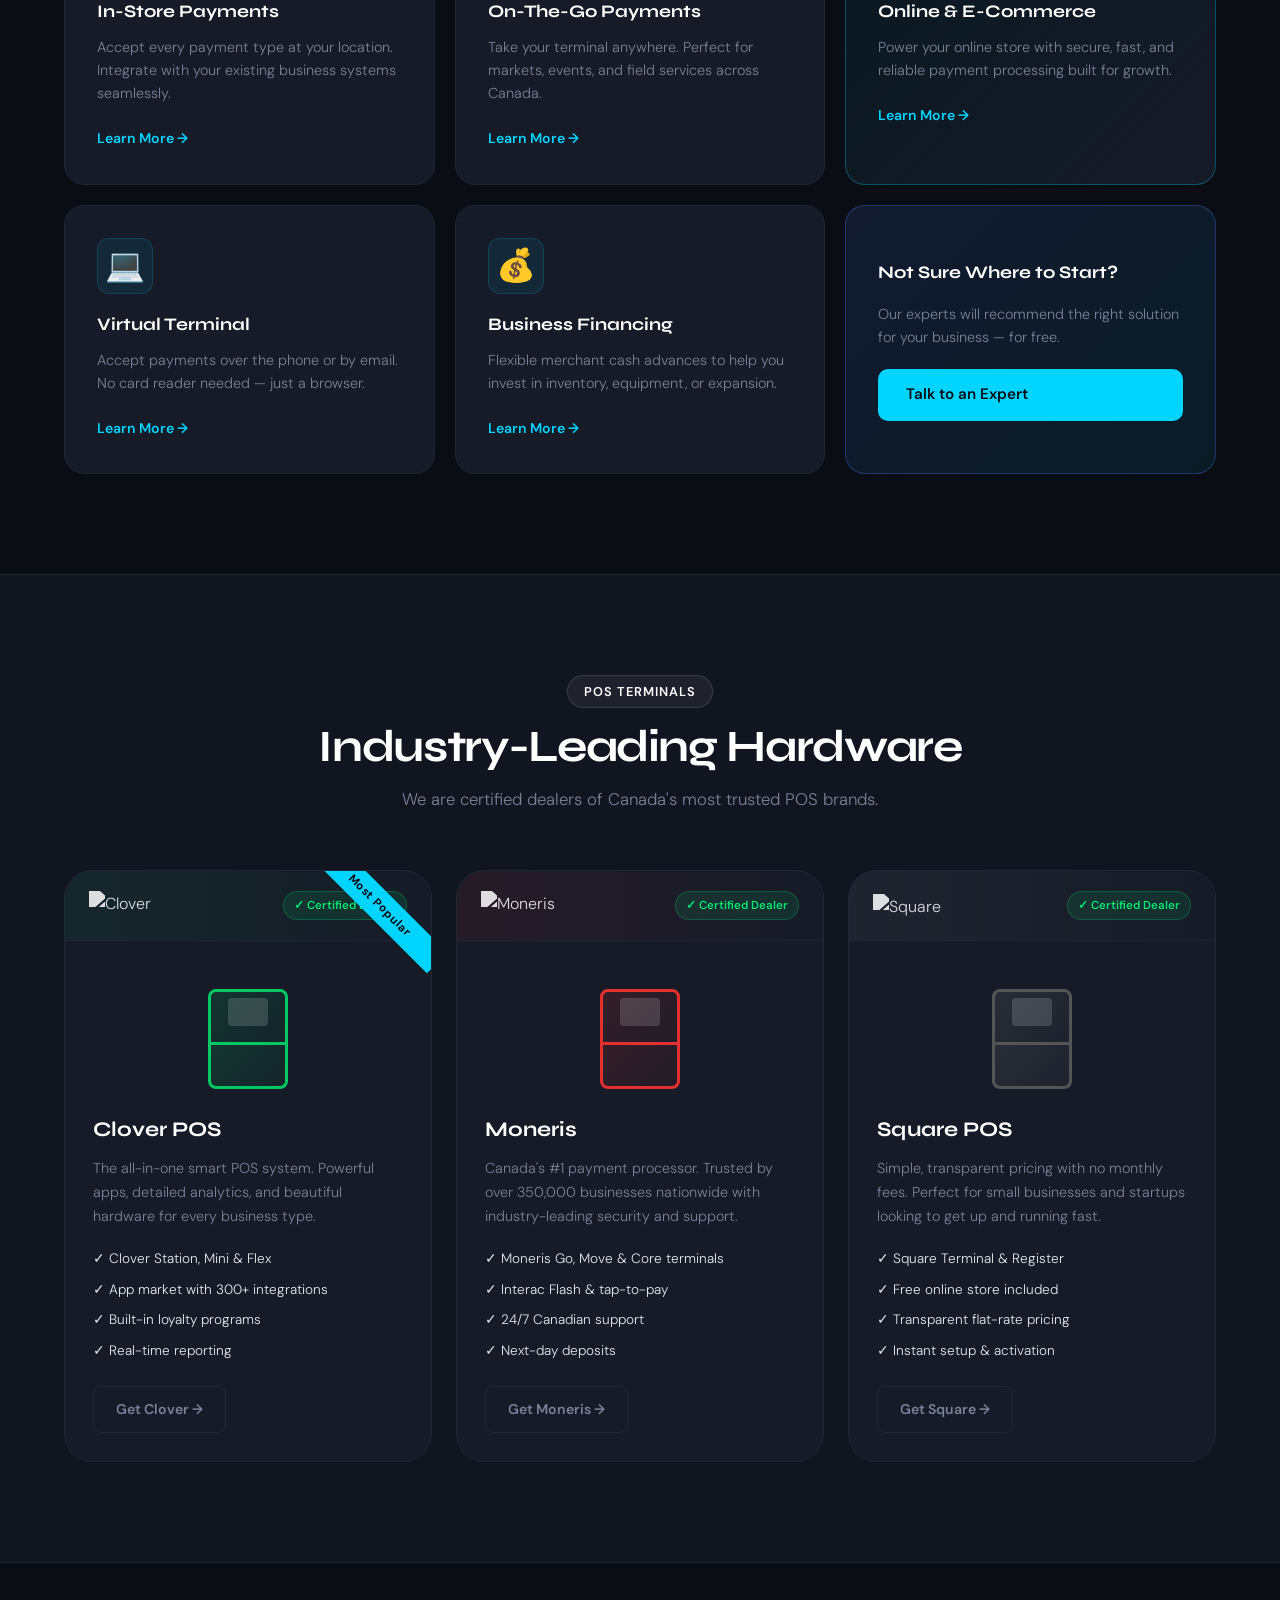
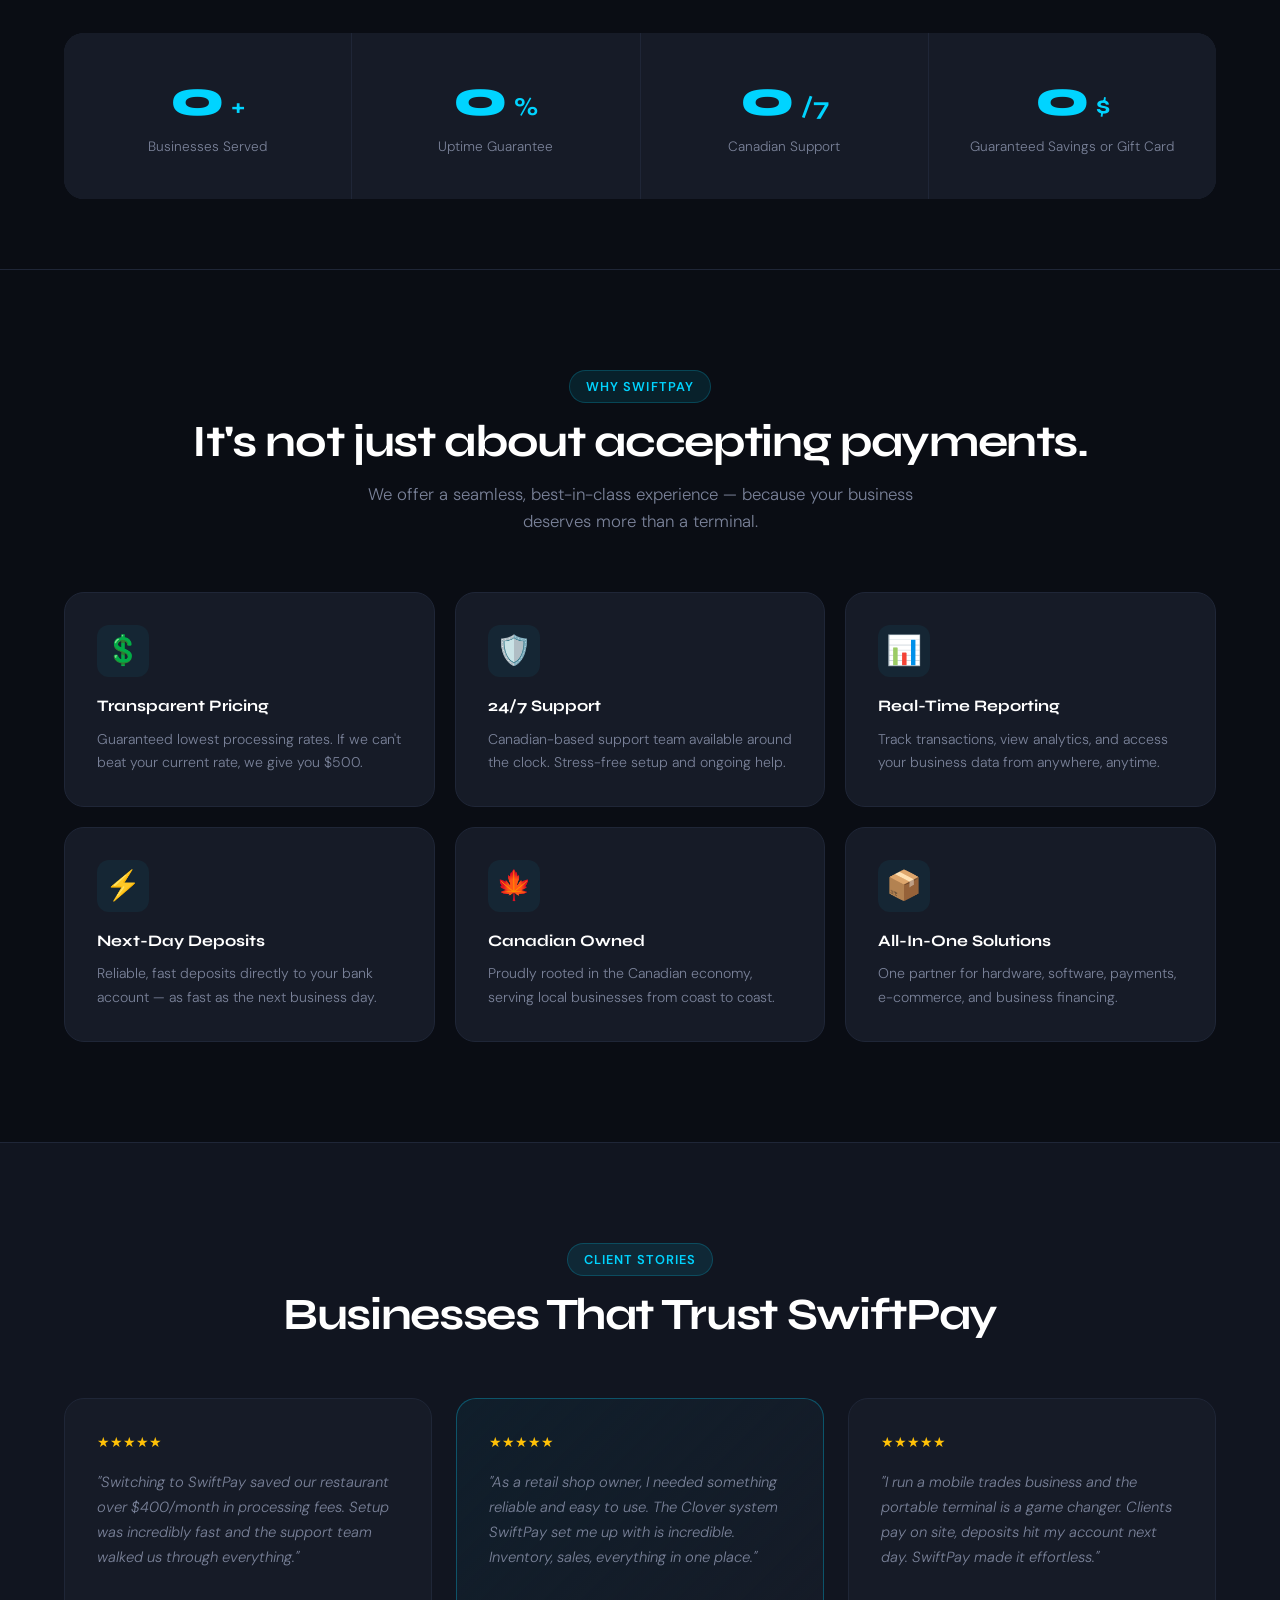
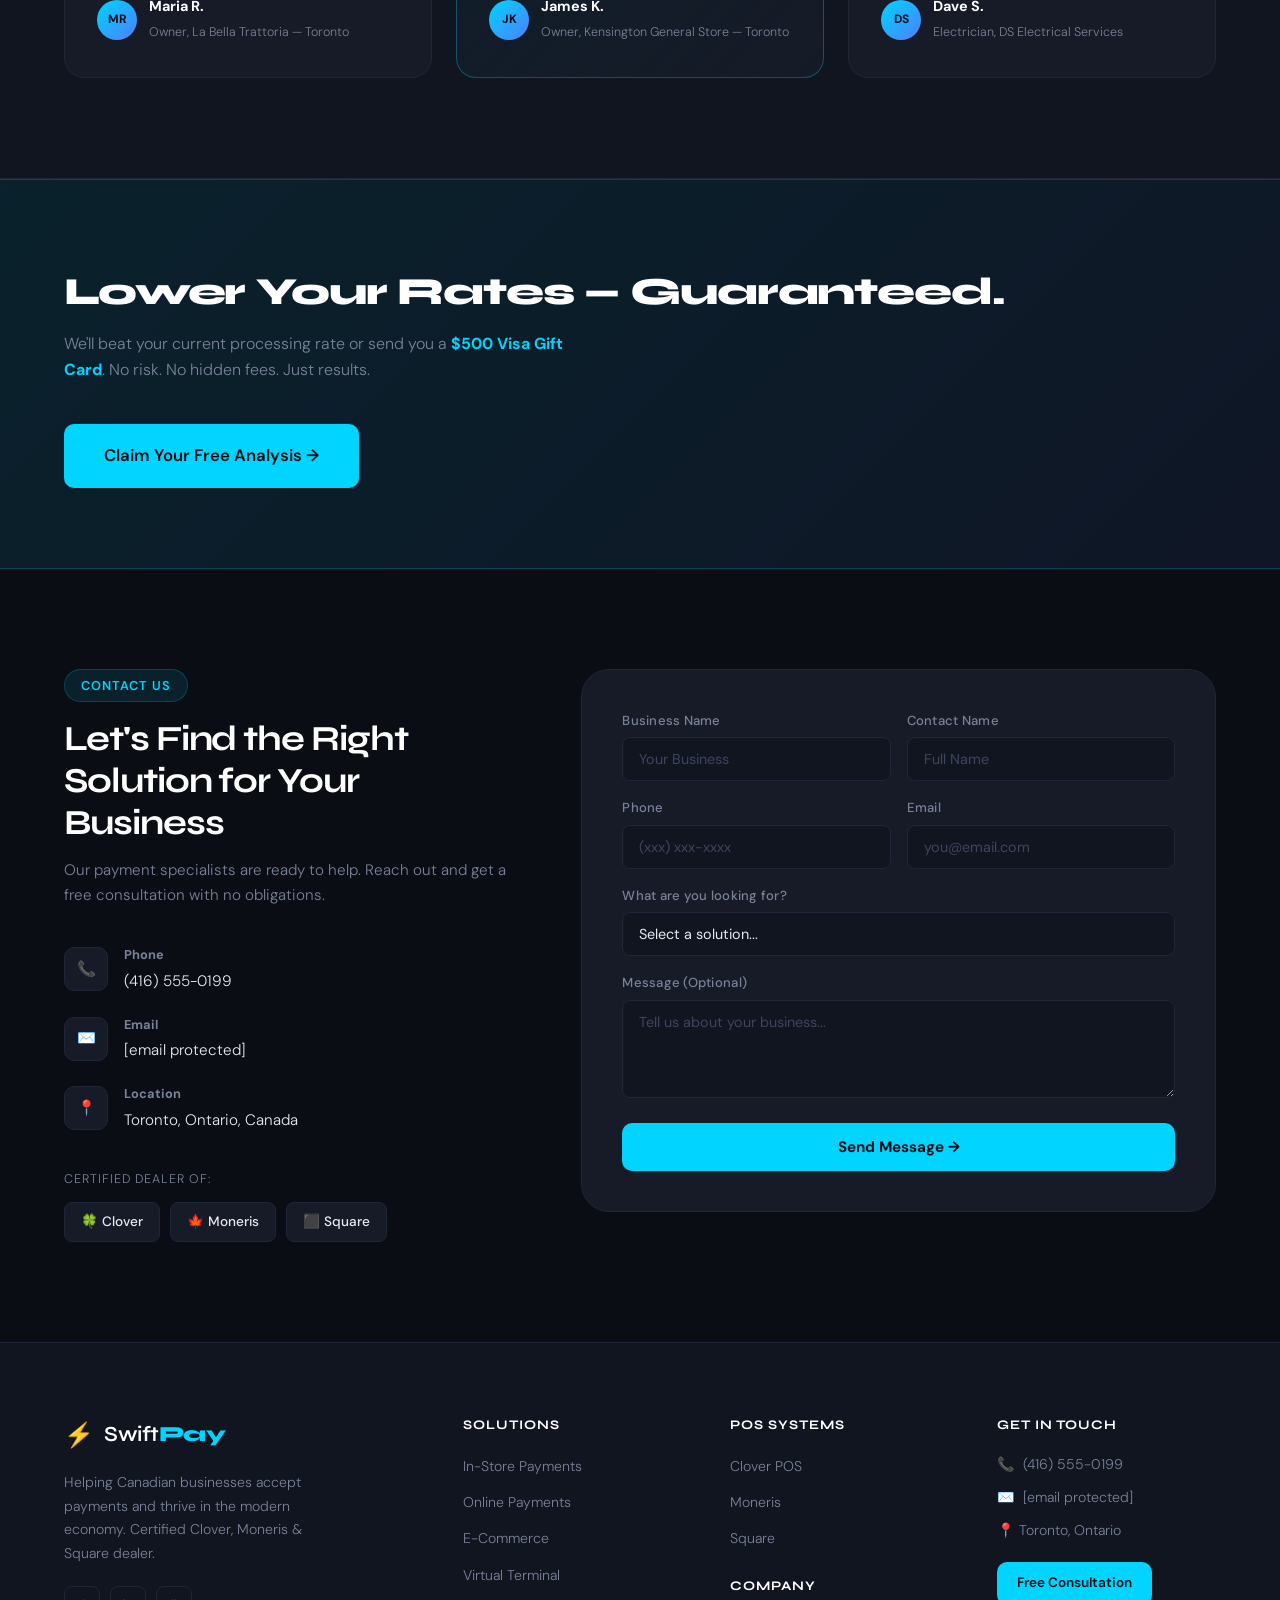
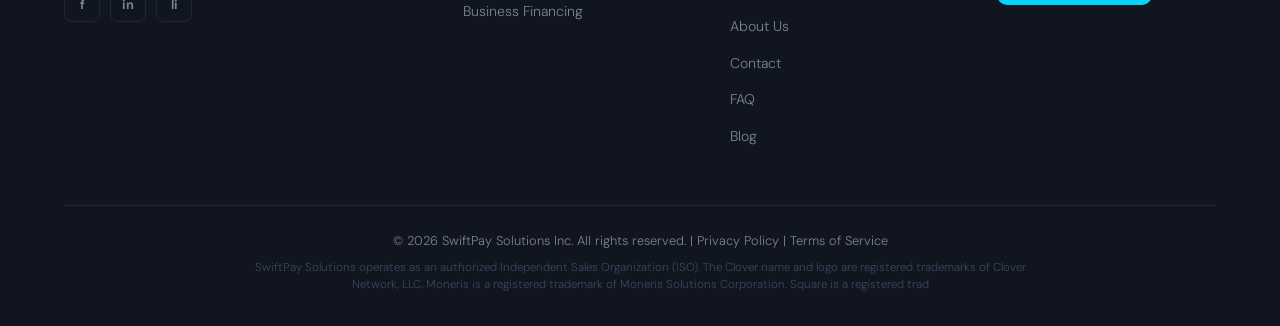
==== commit 4b46429c: "Update index.html" ====
--- a/index.html
+++ b/index.html
@@ -235,9 +235,10 @@
             </ul>
             <a href="clover.html" class="btn-outline">Get Clover →</a>
           </div>
-        </div>
-
-        <div class="pos-card pos-card--featured">
+          <div class="pos-ribbon">Most Popular</div>
+        </div>
+
+        <div class="pos-card">
           <div class="pos-brand-bar moneris-bar">
             <img src="https://upload.wikimedia.org/wikipedia/en/thumb/a/a3/Moneris_Solutions_logo.svg/640px-Moneris_Solutions_logo.svg.png" alt="Moneris" class="pos-logo" />
             <span class="certified-badge">✓ Certified Dealer</span>
@@ -257,9 +258,8 @@
               <li>✓ 24/7 Canadian support</li>
               <li>✓ Next-day deposits</li>
             </ul>
-            <a href="#contact" class="btn-primary">Get Moneris →</a>
-          </div>
-          <div class="pos-ribbon">Most Popular</div>
+            <a href="#contact" class="btn-outline">Get Moneris →</a>
+          </div>
         </div>
 
         <div class="pos-card">
@@ -557,4 +557,4 @@
       </div>
       <div class="footer-bottom">
         <p>© 2026 SwiftPay Solutions Inc. All rights reserved. | <a href="#">Privacy Policy</a> | <a href="#">Terms of Service</a></p>
-        <p class="footer-disclaimer">SwiftPay Solutions operates as an authorized Independent Sales Organization (ISO). The Clover name and logo are registered trademarks of Clover Network, LLC. Moneris is a registered trademark of Moneris Solutions Corporation. Square is a registered trad+        <p class="footer-disclaimer">SwiftPay Solutions operates as an authorized Independent Sales Organization (ISO). The Clover name and logo are registered trademarks of Clover Network, LLC. Moneris is a registered trademark of Moneris Solutions Corporation. Square is a registered trad
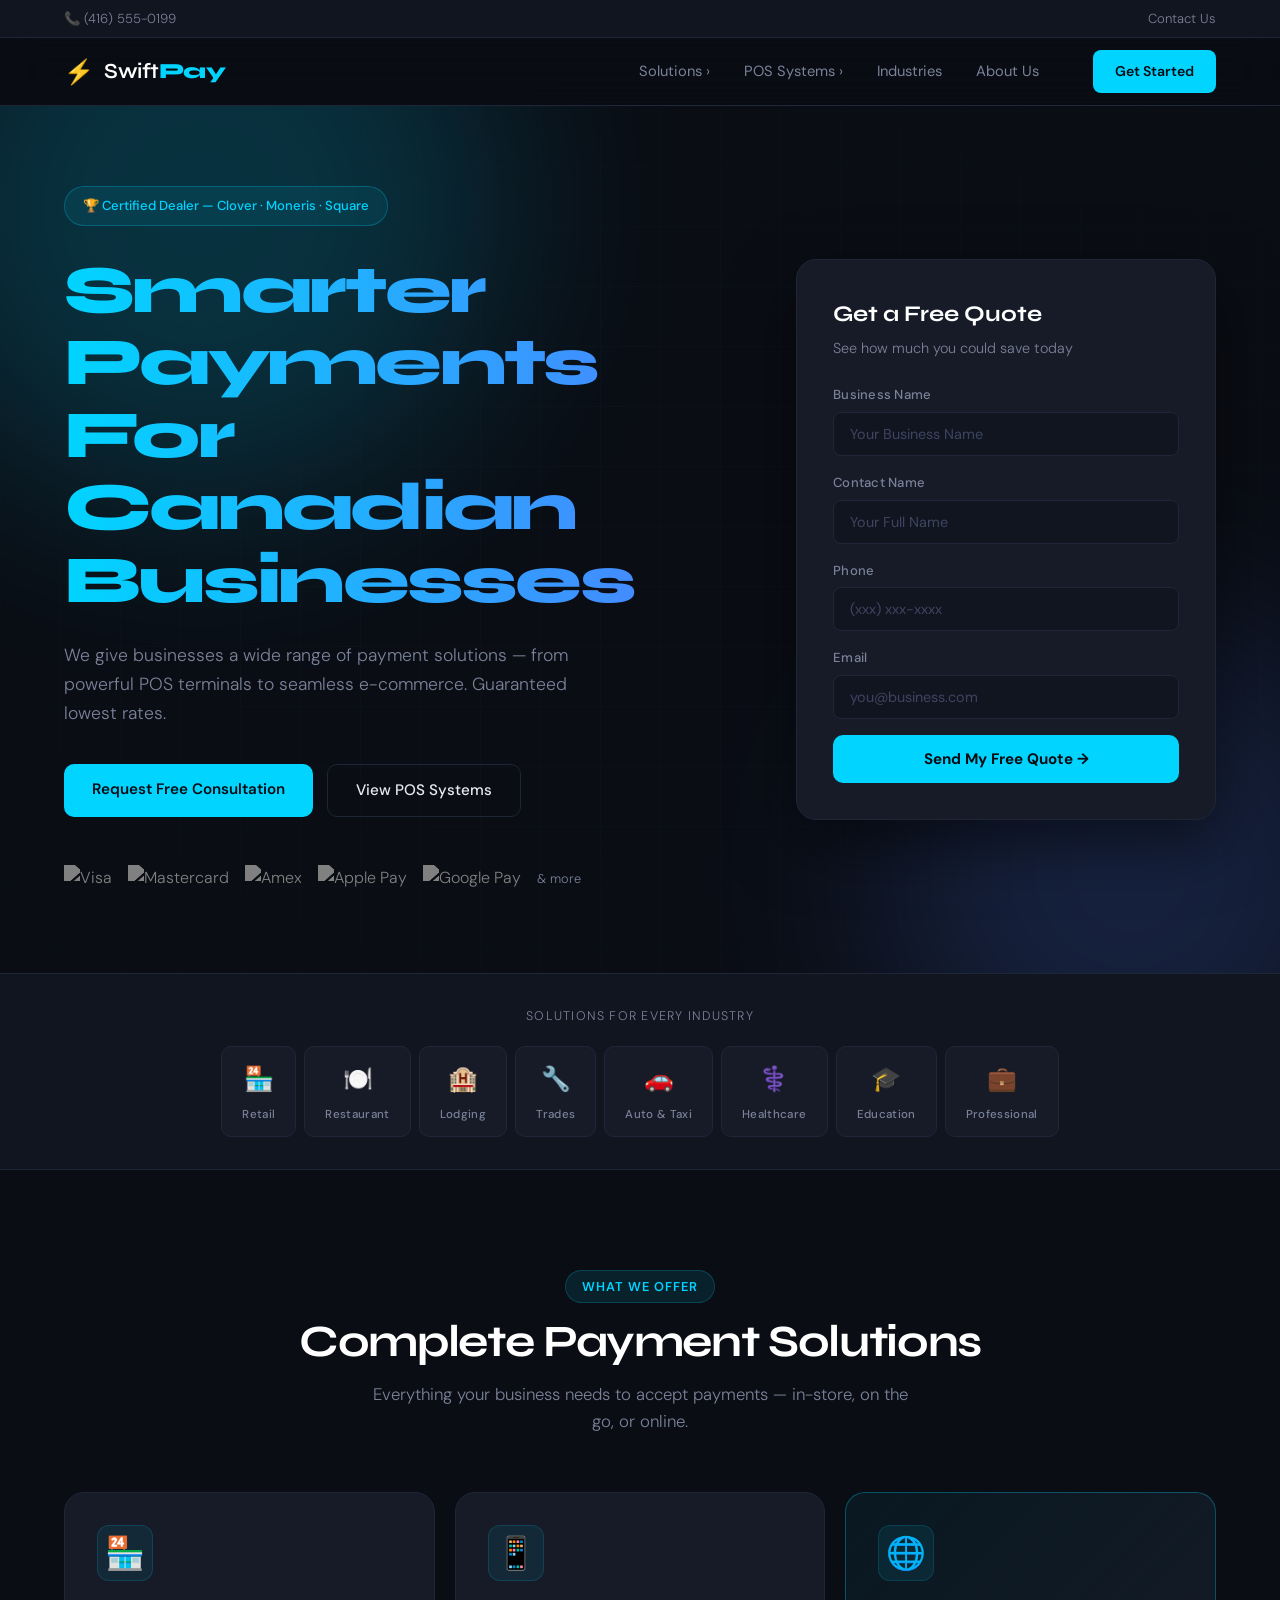
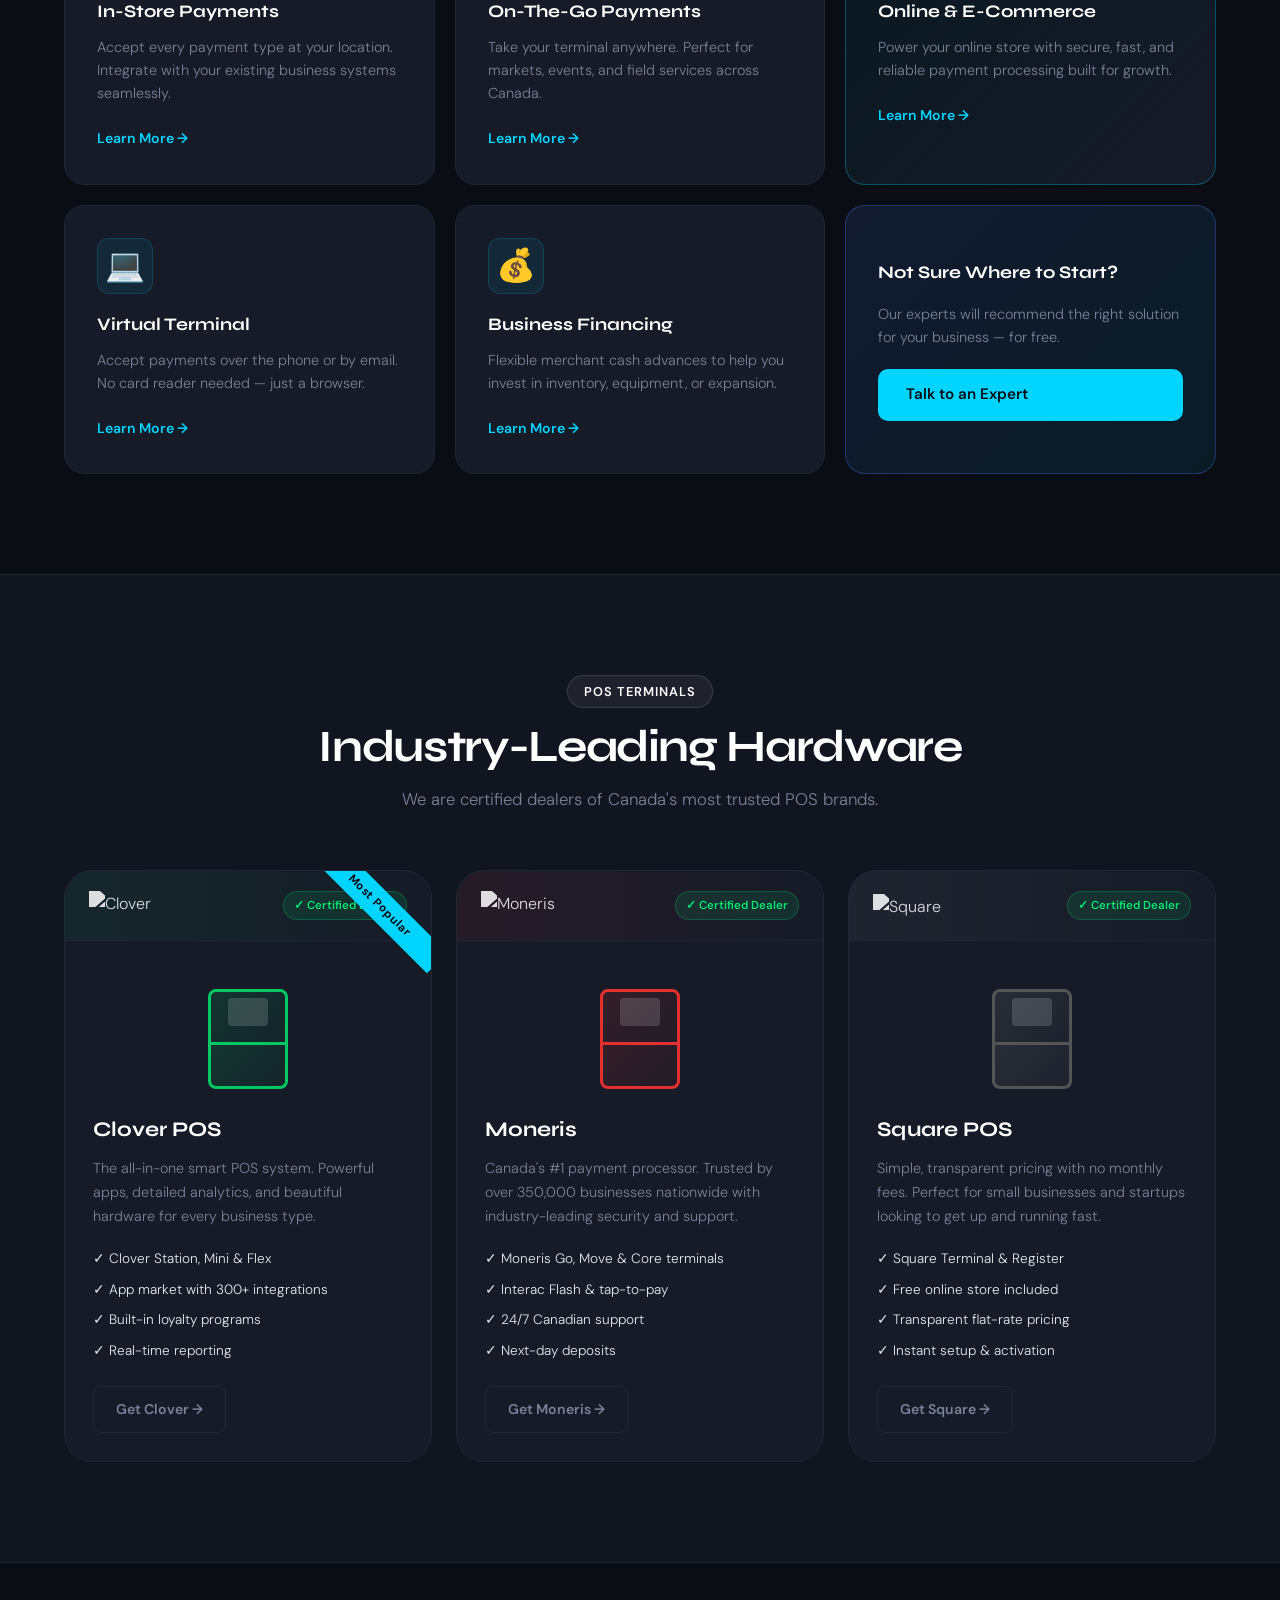
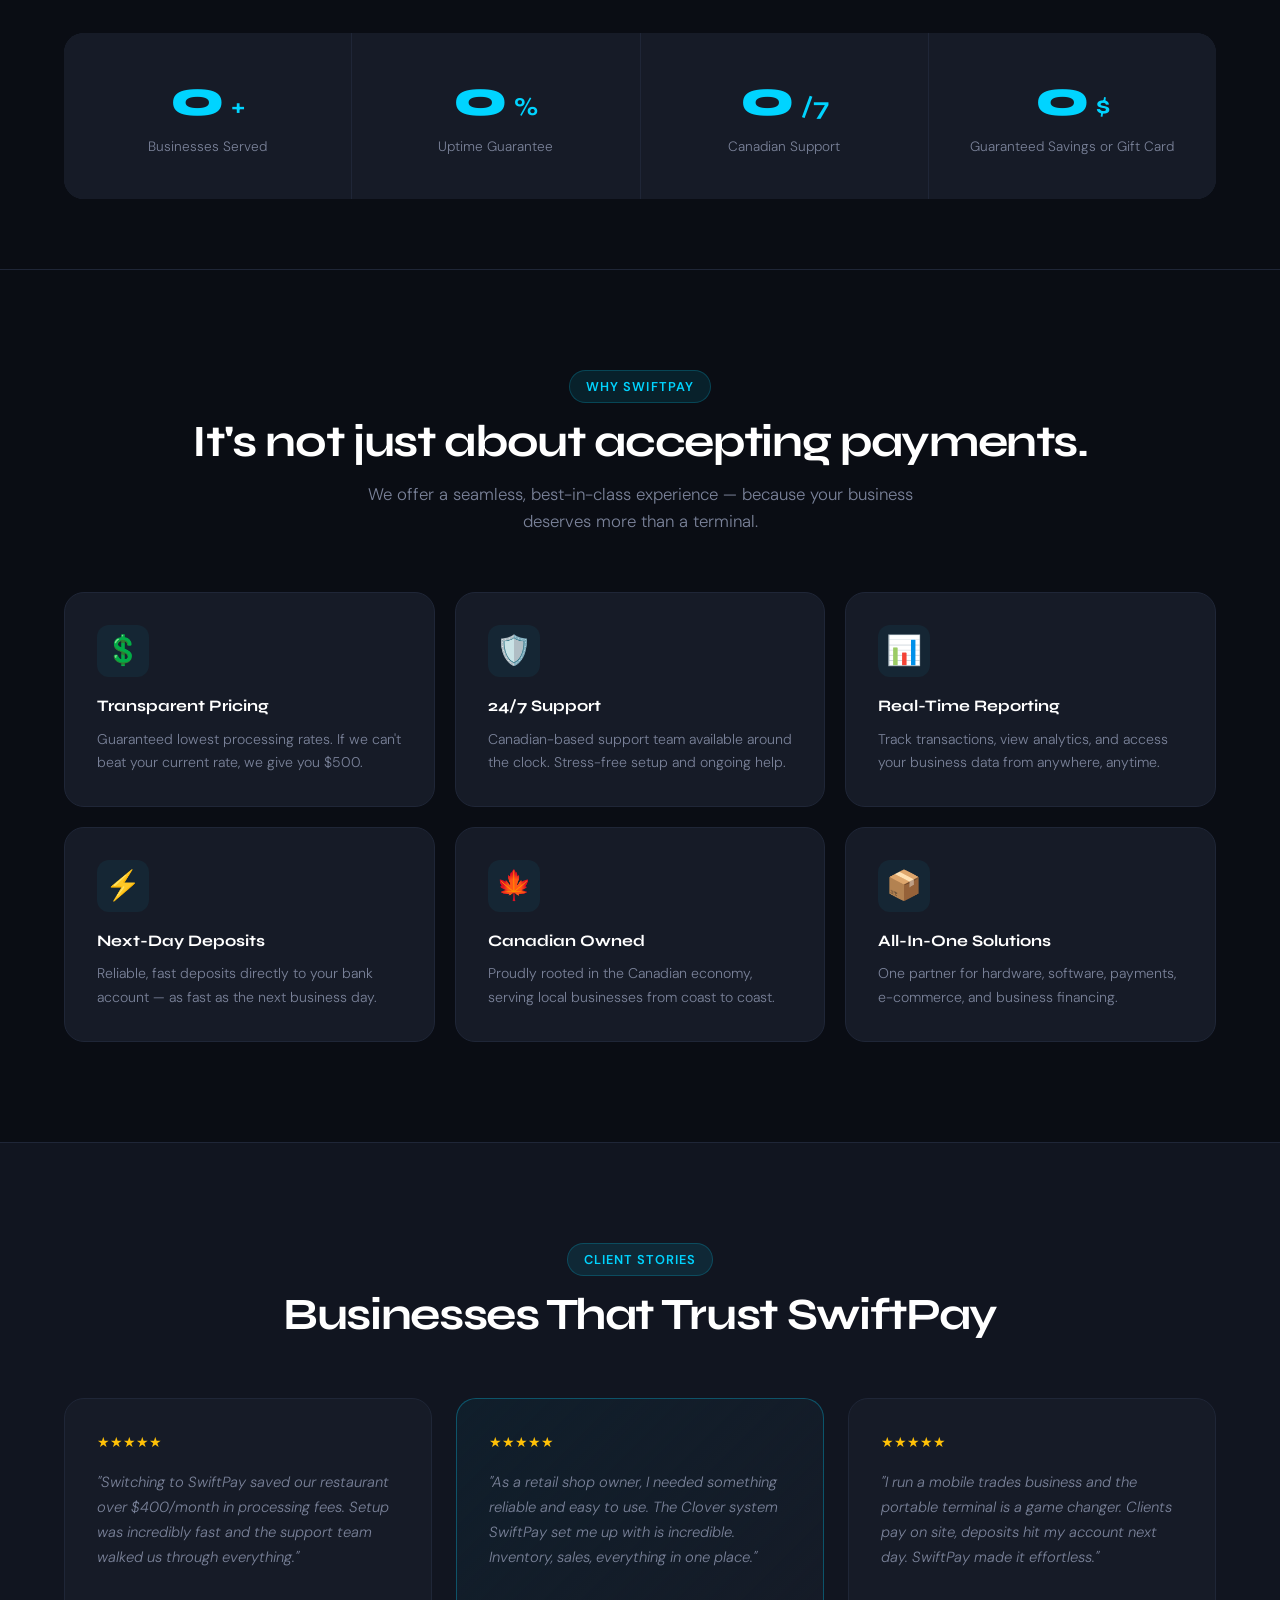
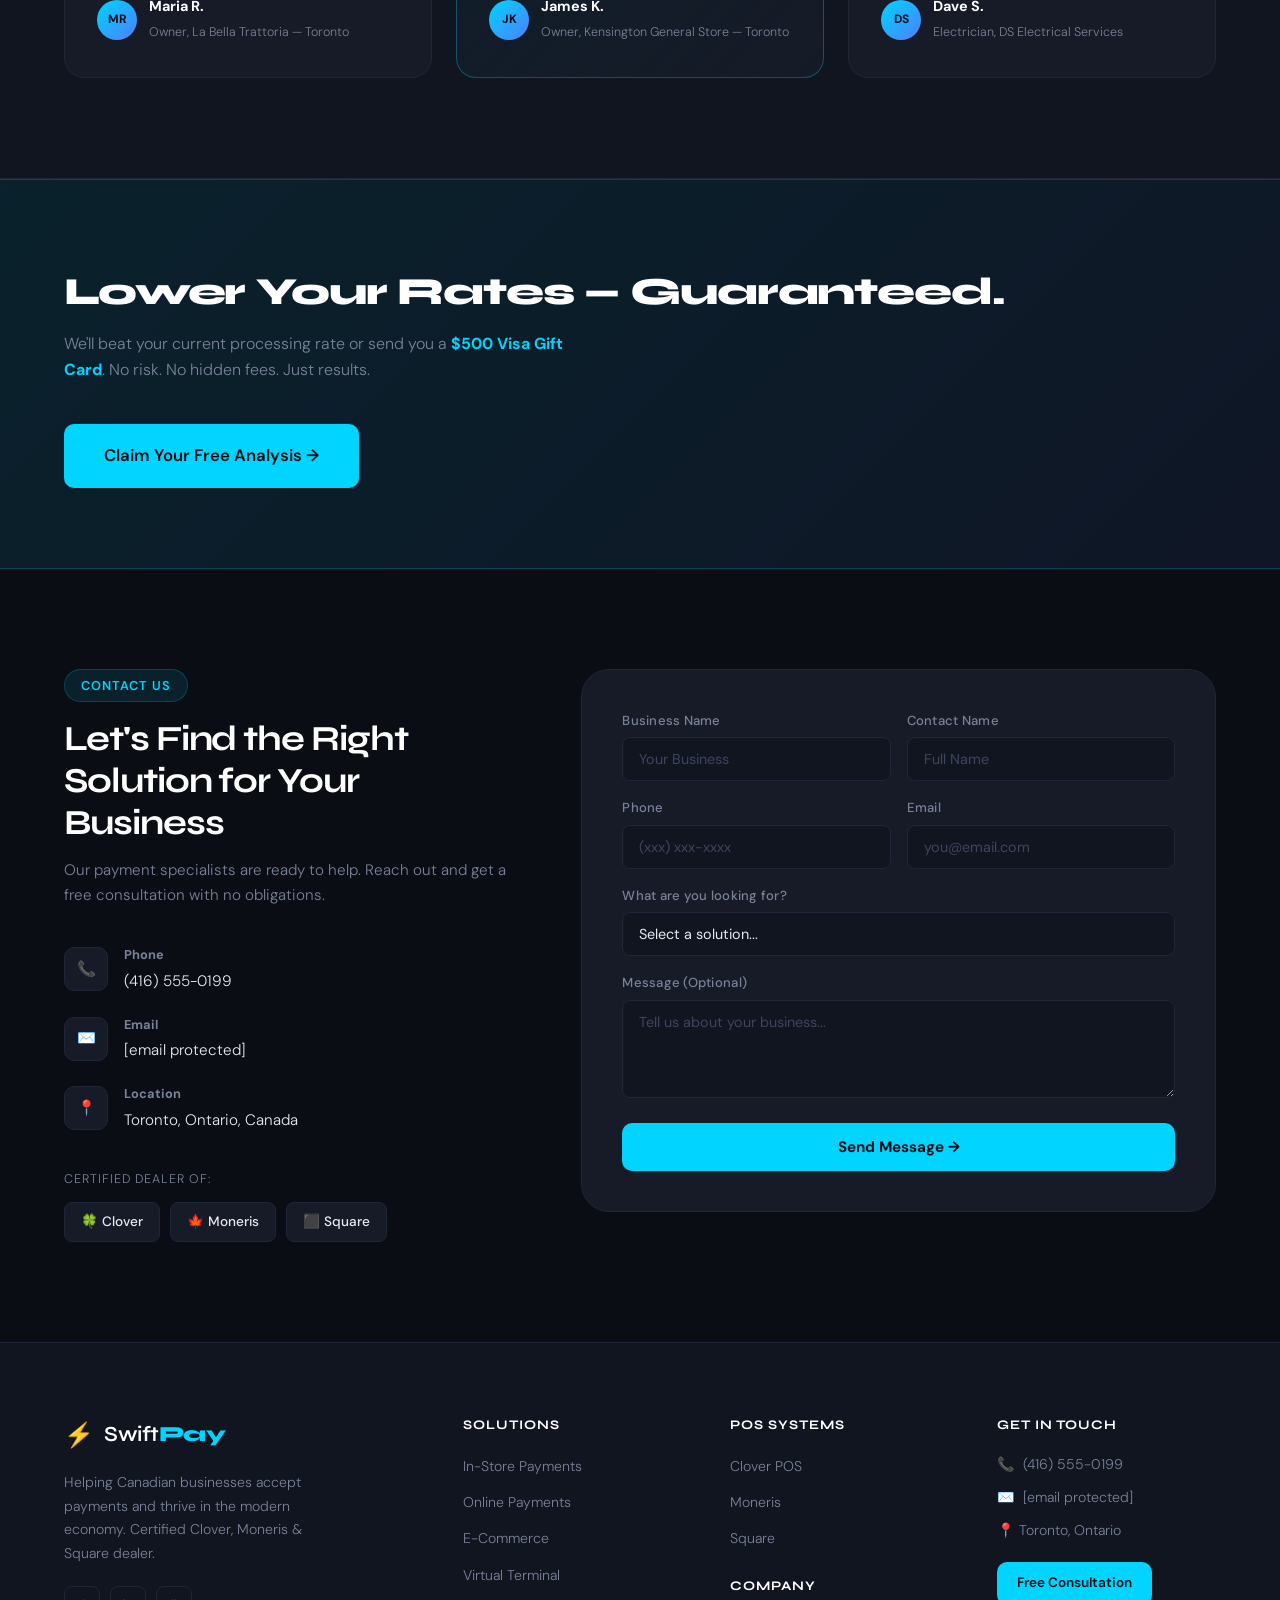
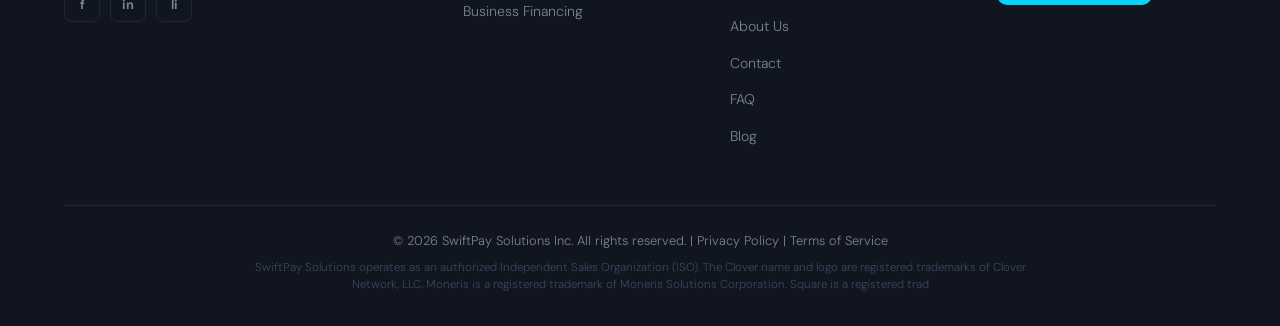
==== commit 2446c0bb: "Update index.html" ====
--- a/index.html
+++ b/index.html
@@ -17,7 +17,6 @@
       <a href="tel:+14165550199">📞 (416) 555-0199</a>
       <div class="topbar-right">
         <a href="#contact">Contact Us</a>
-        <a href="#login" class="topbar-login">Portal Login</a>
       </div>
     </div>
   </div>
@@ -85,21 +84,21 @@
       <div class="hero-text">
         <div class="hero-badge">🏆 Certified Dealer — Clover · Moneris · Square</div>
         <h1 class="hero-headline">
-          <span class="headline-line">Smarter Payments</span>
+          <span class="headline-line accent">Smarter Payments</span>
           <span class="headline-line accent">For Canadian</span>
-          <span class="headline-line">Businesses</span>
+          <span class="headline-line accent">Businesses</span>
         </h1>
-        <p class="hero-sub">We give businesses a wide range of payment solutions — from powerful POS terminals to seamless e-commerce. Guaranteed lowest rates or a <strong>$500 Visa Gift Card.</strong></p>
+        <p class="hero-sub">We give businesses a wide range of payment solutions — from powerful POS terminals to seamless e-commerce. Guaranteed lowest rates.</strong></p>
         <div class="hero-actions">
           <a href="#contact" class="btn-primary">Request Free Consultation</a>
           <a href="#pos" class="btn-ghost">View POS Systems</a>
         </div>
         <div class="payment-logos">
-          <img src="https://upload.wikimedia.org/wikipedia/commons/5/5e/Visa_Inc._logo.svg" alt="Visa" />
-          <img src="https://upload.wikimedia.org/wikipedia/commons/2/2a/Mastercard-logo.svg" alt="Mastercard" />
-          <img src="https://upload.wikimedia.org/wikipedia/commons/3/30/American_Express_logo.svg" alt="Amex" />
-          <img src="https://upload.wikimedia.org/wikipedia/commons/b/b0/Apple_Pay_logo.svg" alt="Apple Pay" />
-          <img src="https://upload.wikimedia.org/wikipedia/commons/f/f2/Google_Pay_Logo.svg" alt="Google Pay" />
+          <img src="https://upload.wikimedia.org/wikipedia/commons/thumb/5/5c/Visa_Inc._logo_%282021%E2%80%93present%29.svg/1280px-Visa_Inc._logo_%282021%E2%80%93present%29.svg.png" alt="Visa" />
+          <img src="https://upload.wikimedia.org/wikipedia/commons/thumb/b/b7/MasterCard_Logo.svg/1280px-MasterCard_Logo.svg.png" alt="Mastercard" />
+          <img src="https://upload.wikimedia.org/wikipedia/commons/thumb/f/fa/American_Express_logo_%282018%29.svg/1280px-American_Express_logo_%282018%29.svg.png" alt="Amex" />
+          <img src="https://upload.wikimedia.org/wikipedia/commons/thumb/b/b0/Apple_Pay_logo.svg/1280px-Apple_Pay_logo.svg.png" alt="Apple Pay" />
+          <img src="https://upload.wikimedia.org/wikipedia/commons/thumb/f/f2/Google_Pay_Logo.svg/1280px-Google_Pay_Logo.svg.png" alt="Google Pay" />
           <span class="pay-label">& more</span>
         </div>
       </div>
@@ -215,7 +214,7 @@
 
         <div class="pos-card">
           <div class="pos-brand-bar clover-bar">
-            <img src="https://upload.wikimedia.org/wikipedia/commons/thumb/9/97/Clover_network_logo.svg/640px-Clover_network_logo.svg.png" alt="Clover" class="pos-logo" />
+            <img src="https://upload.wikimedia.org/wikipedia/commons/3/31/Clover_mobile_app_Logo.svg" alt="Clover" class="pos-logo" />
             <span class="certified-badge">✓ Certified Dealer</span>
           </div>
           <div class="pos-body">
@@ -240,7 +239,7 @@
 
         <div class="pos-card">
           <div class="pos-brand-bar moneris-bar">
-            <img src="https://upload.wikimedia.org/wikipedia/en/thumb/a/a3/Moneris_Solutions_logo.svg/640px-Moneris_Solutions_logo.svg.png" alt="Moneris" class="pos-logo" />
+            <img src="https://upload.wikimedia.org/wikipedia/en/4/48/Moneris_Solutions_logo.png" alt="Moneris" class="pos-logo" />
             <span class="certified-badge">✓ Certified Dealer</span>
           </div>
           <div class="pos-body">
@@ -264,7 +263,7 @@
 
         <div class="pos-card">
           <div class="pos-brand-bar square-bar">
-            <img src="https://upload.wikimedia.org/wikipedia/commons/thumb/3/30/Square%2C_Inc._-_Square_logo.svg/640px-Square%2C_Inc._-_Square_logo.svg.png" alt="Square" class="pos-logo square-logo" />
+            <img src="https://upload.wikimedia.org/wikipedia/commons/thumb/3/3d/Square%2C_Inc._logo.svg/1280px-Square%2C_Inc._logo.svg.png" alt="Square" class="pos-logo square-logo" />
             <span class="certified-badge">✓ Certified Dealer</span>
           </div>
           <div class="pos-body">
